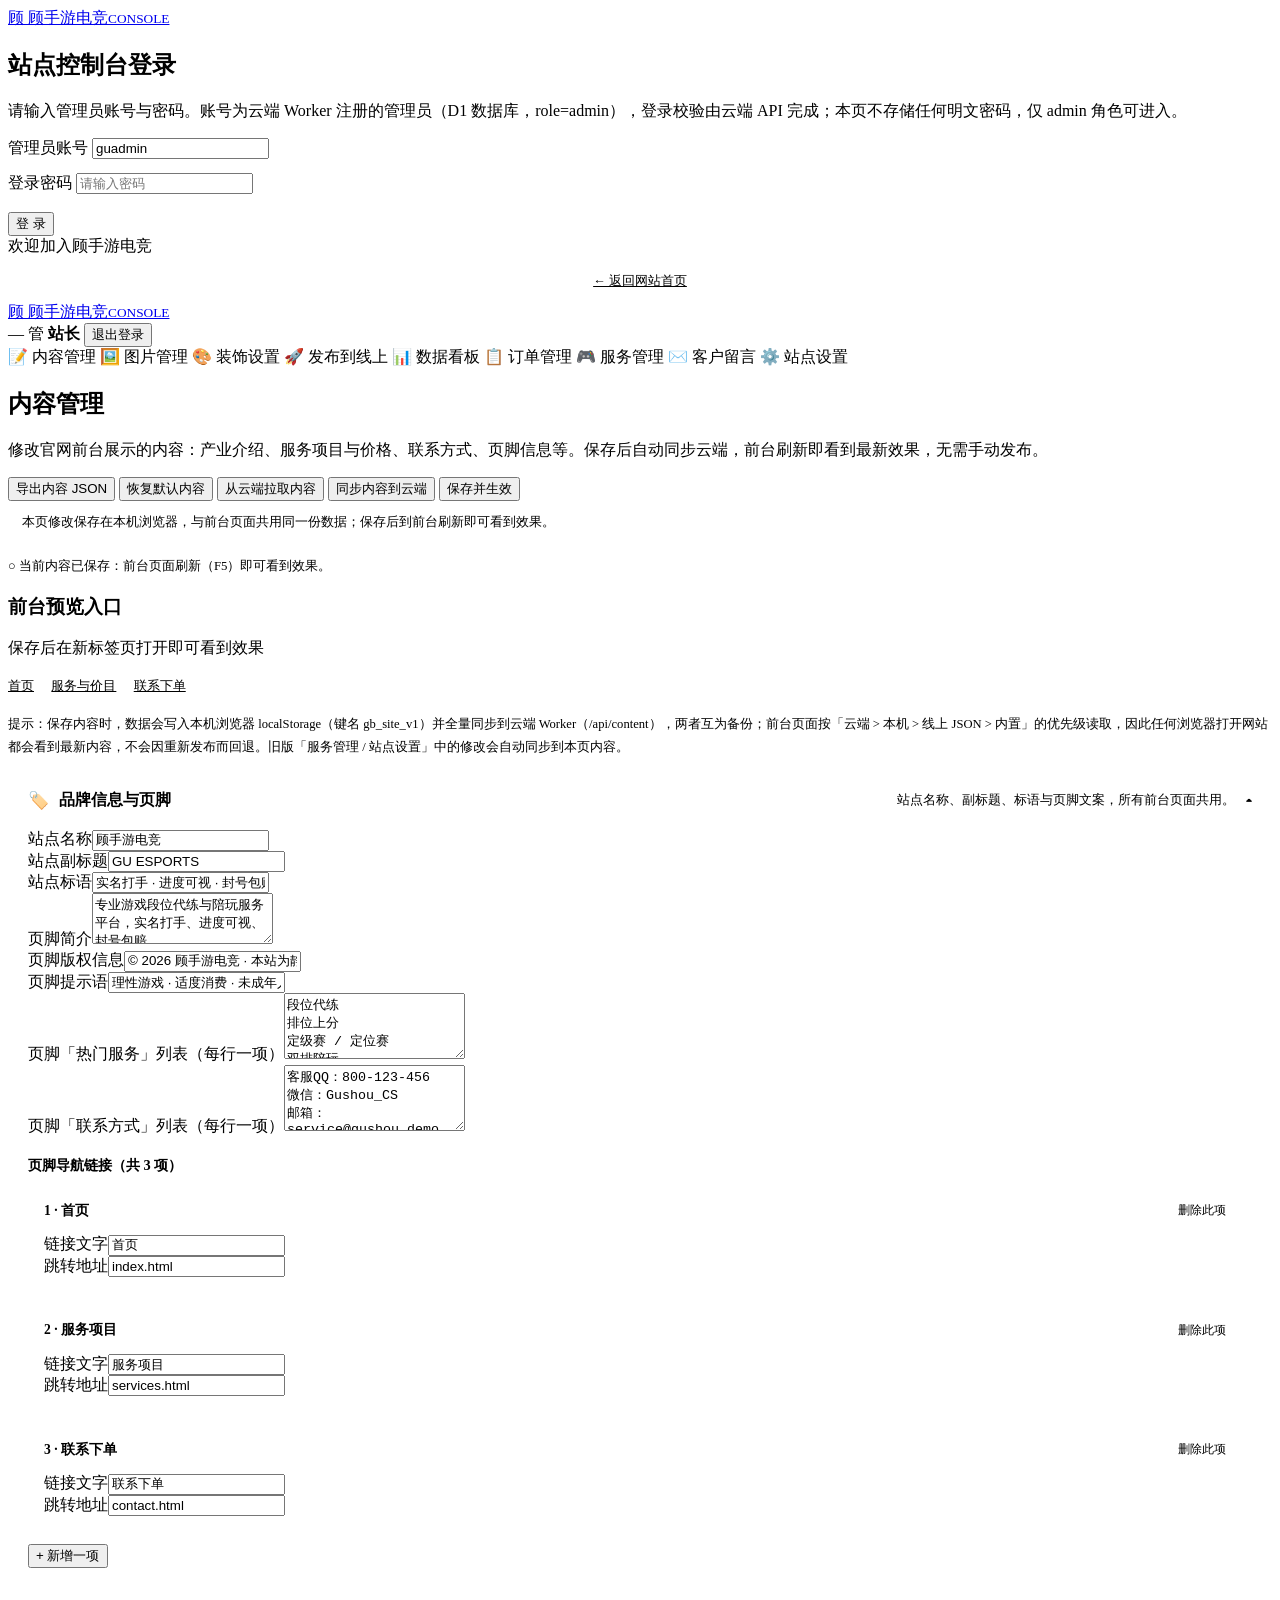
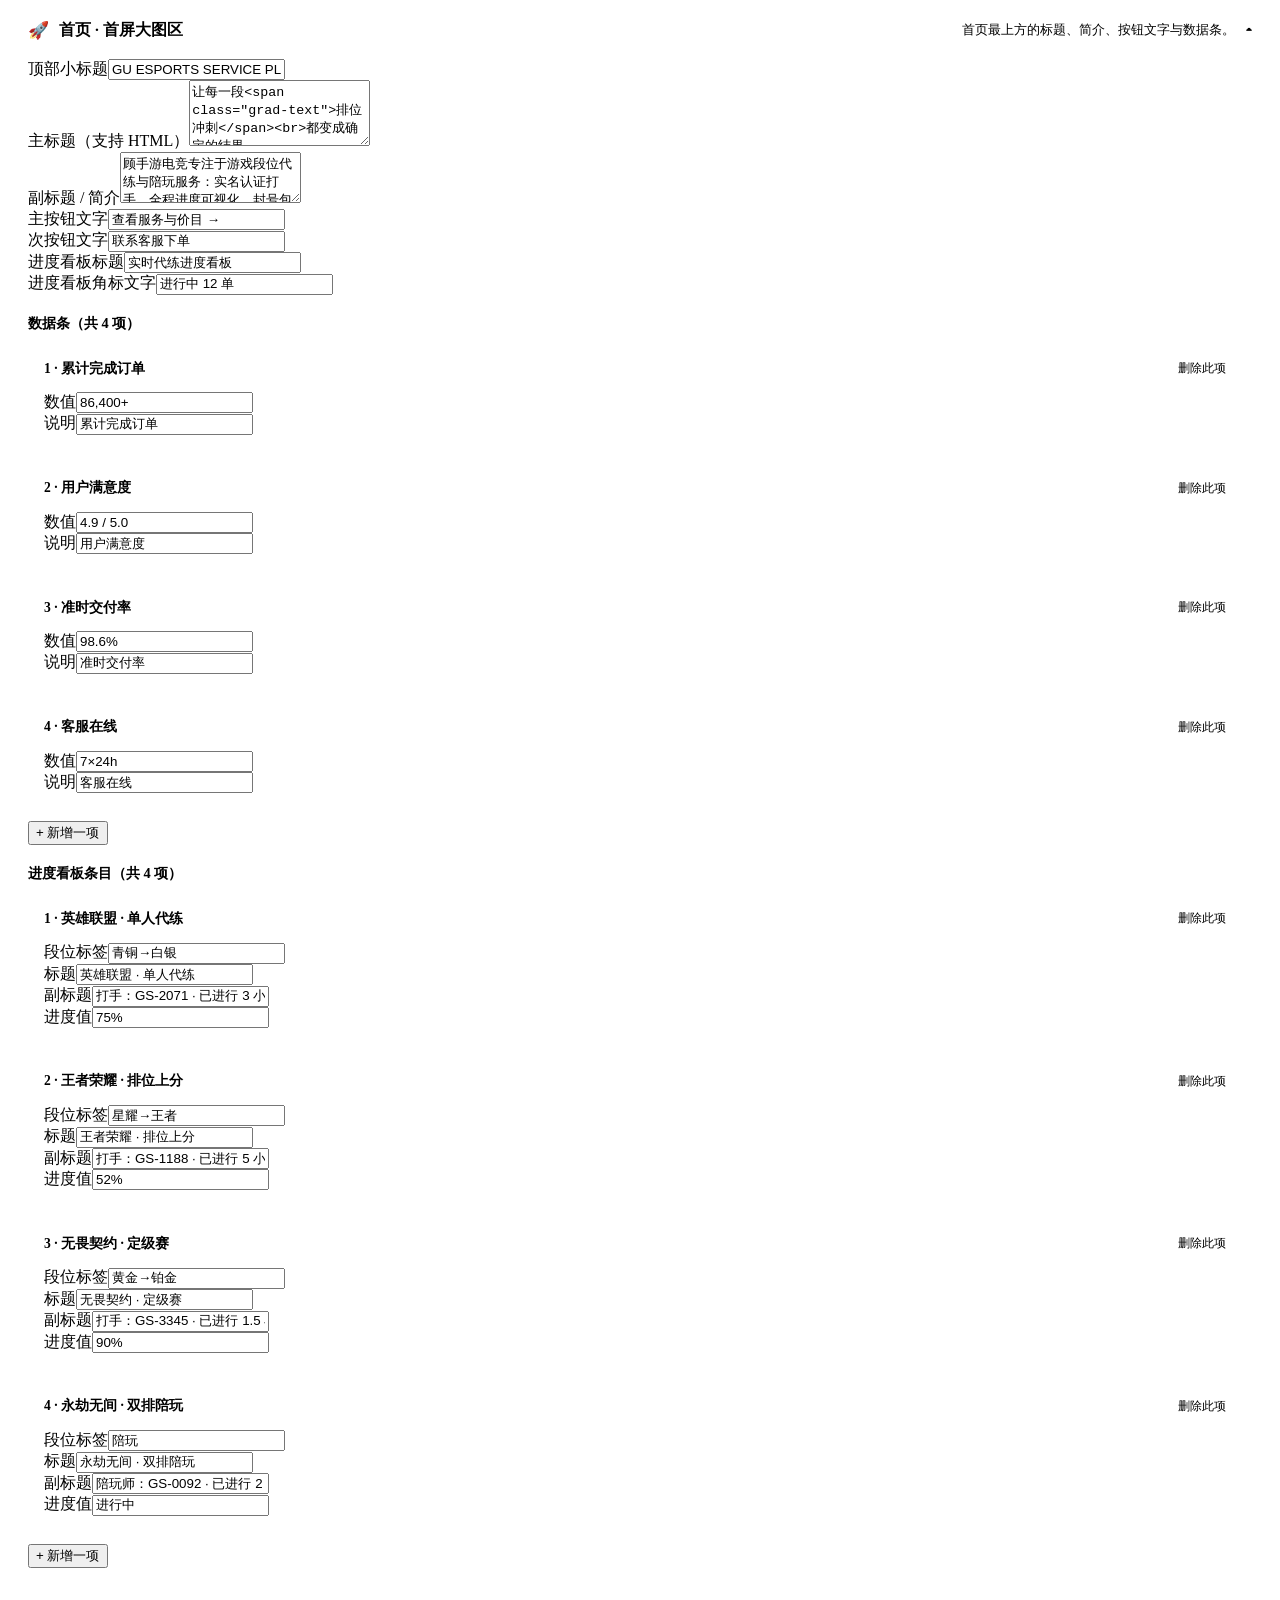
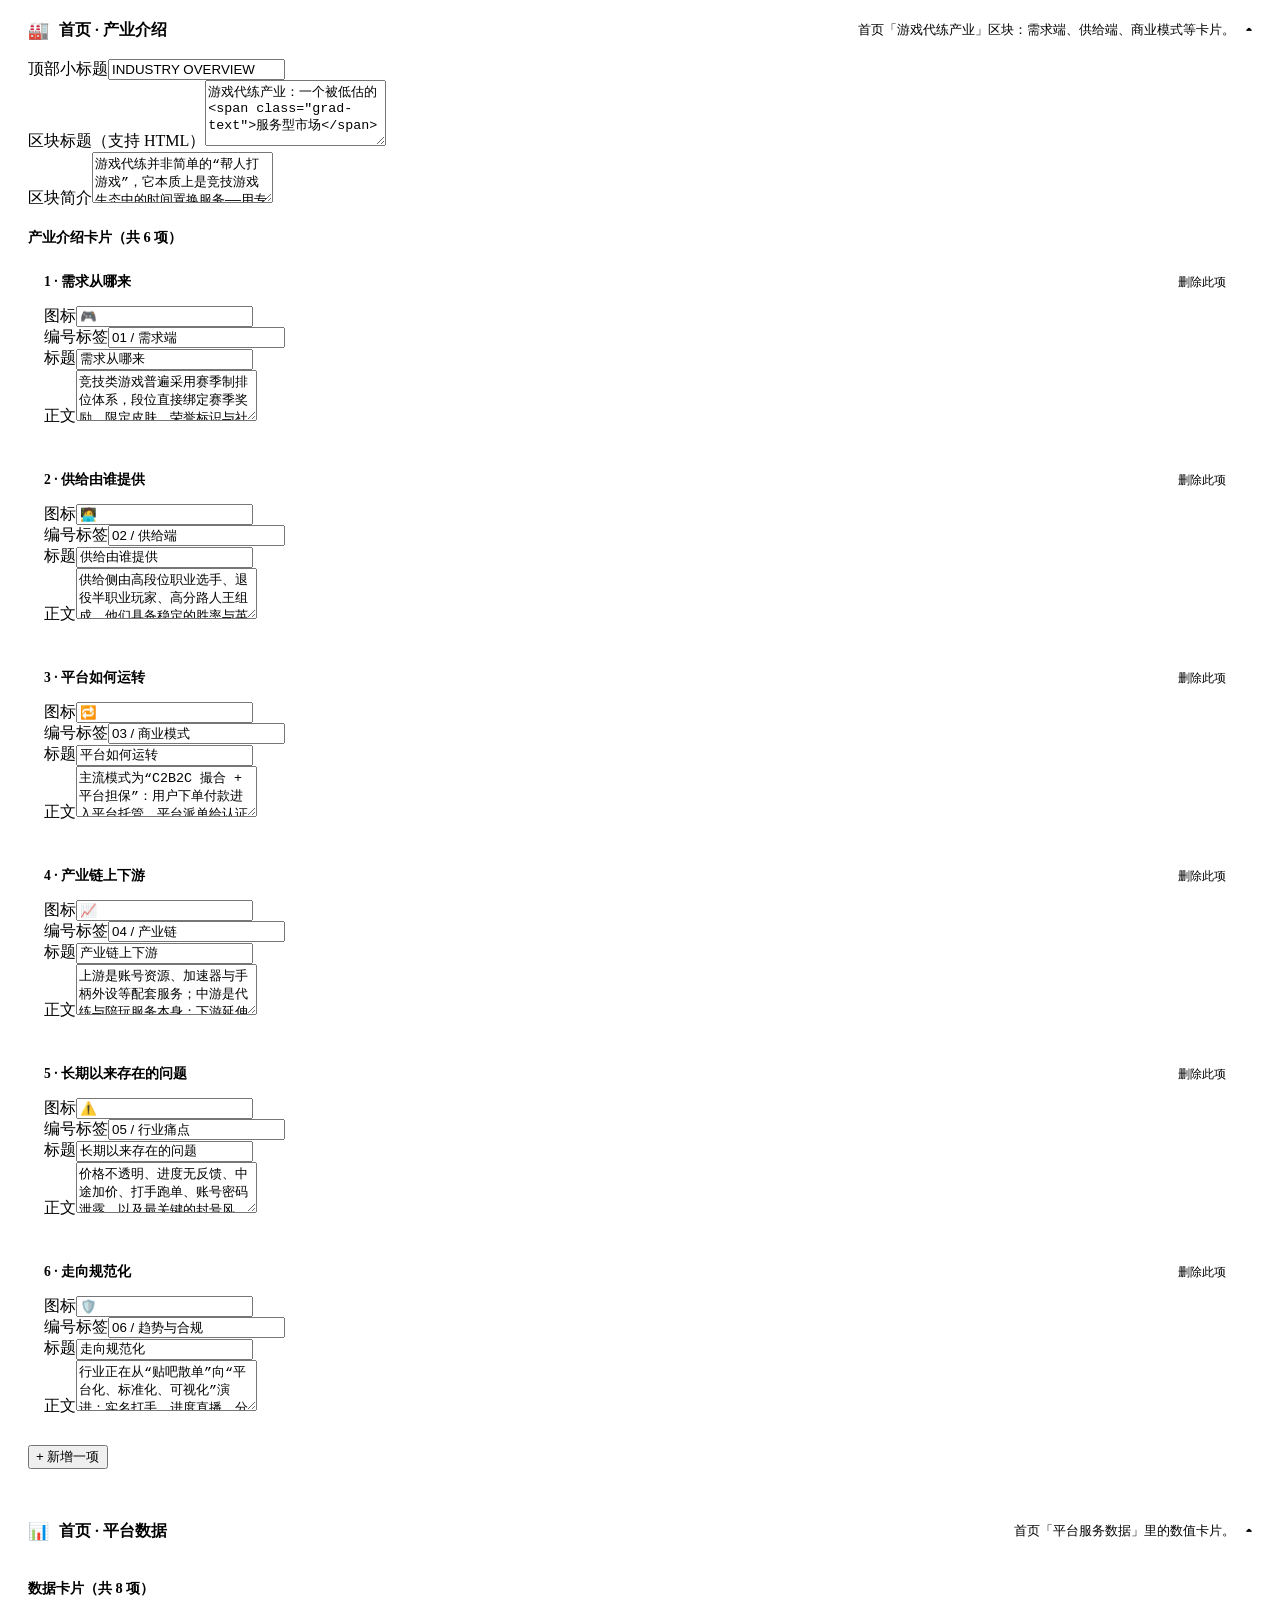
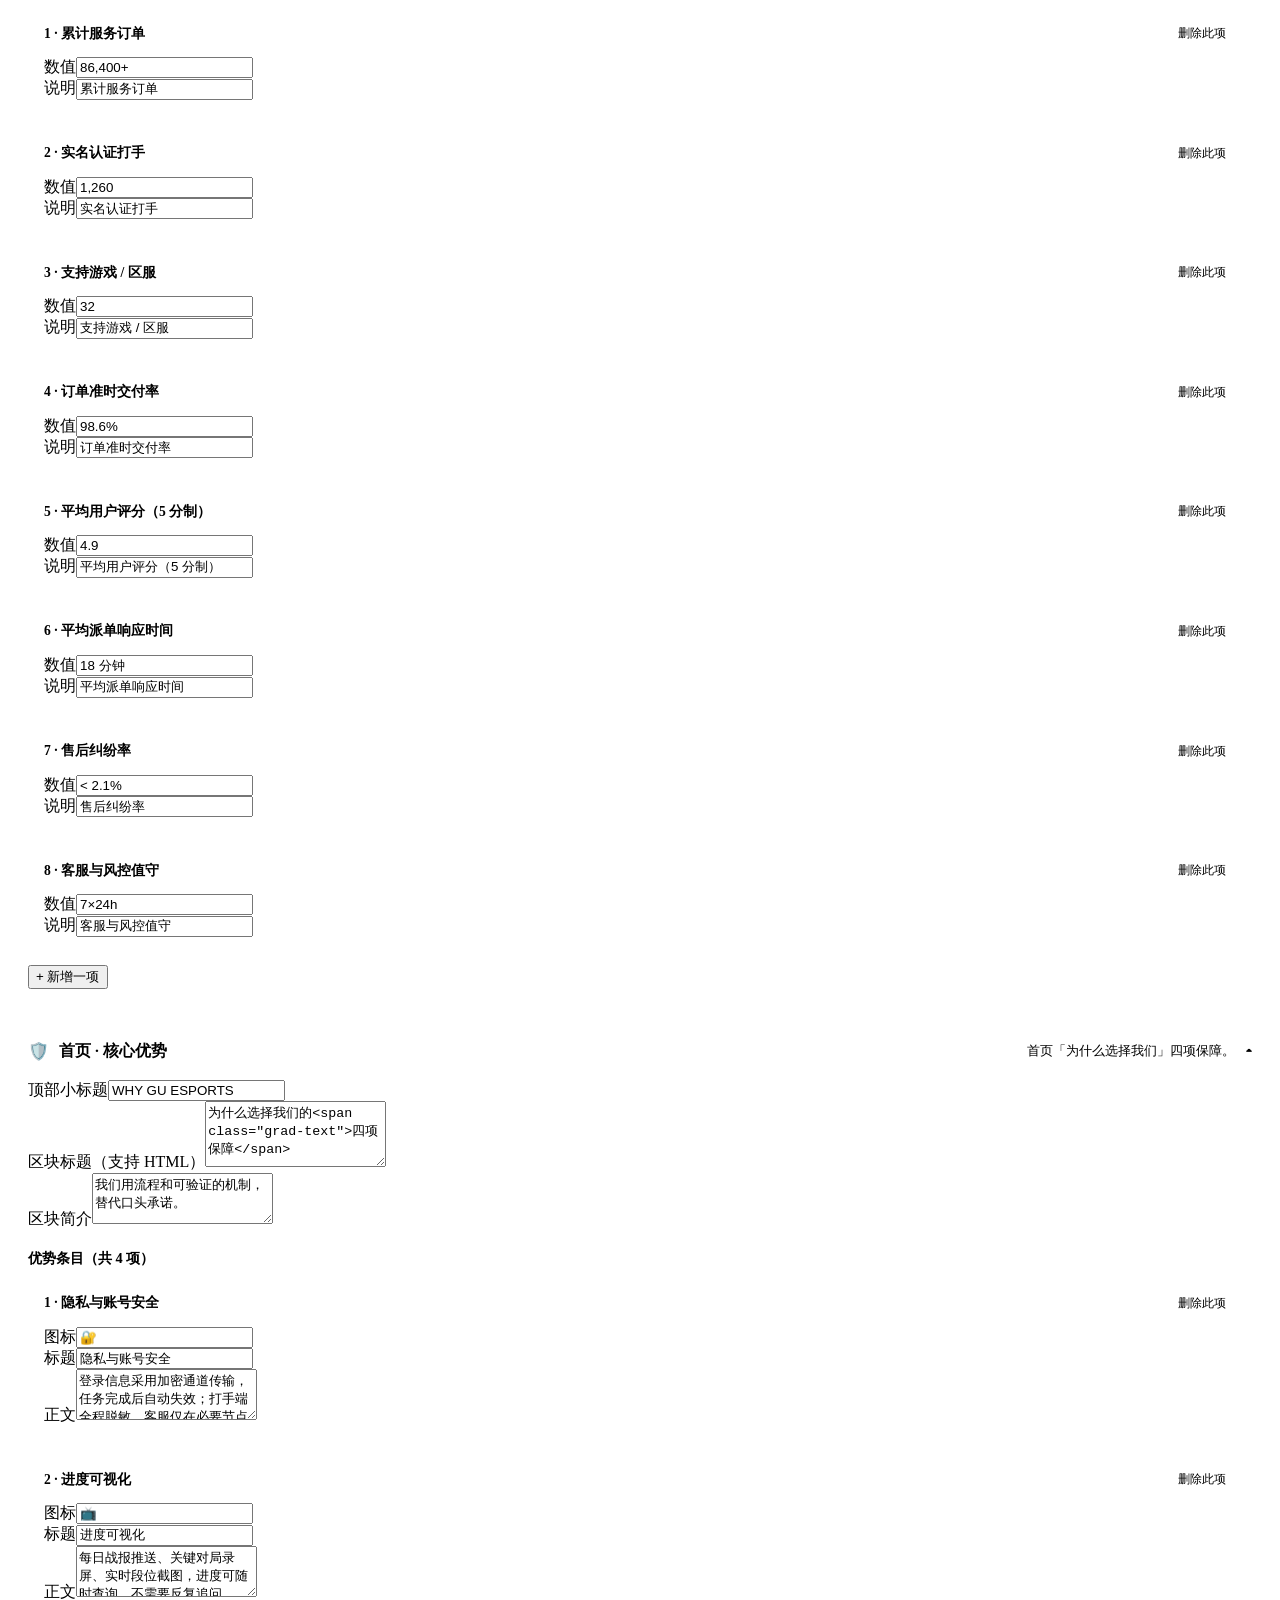
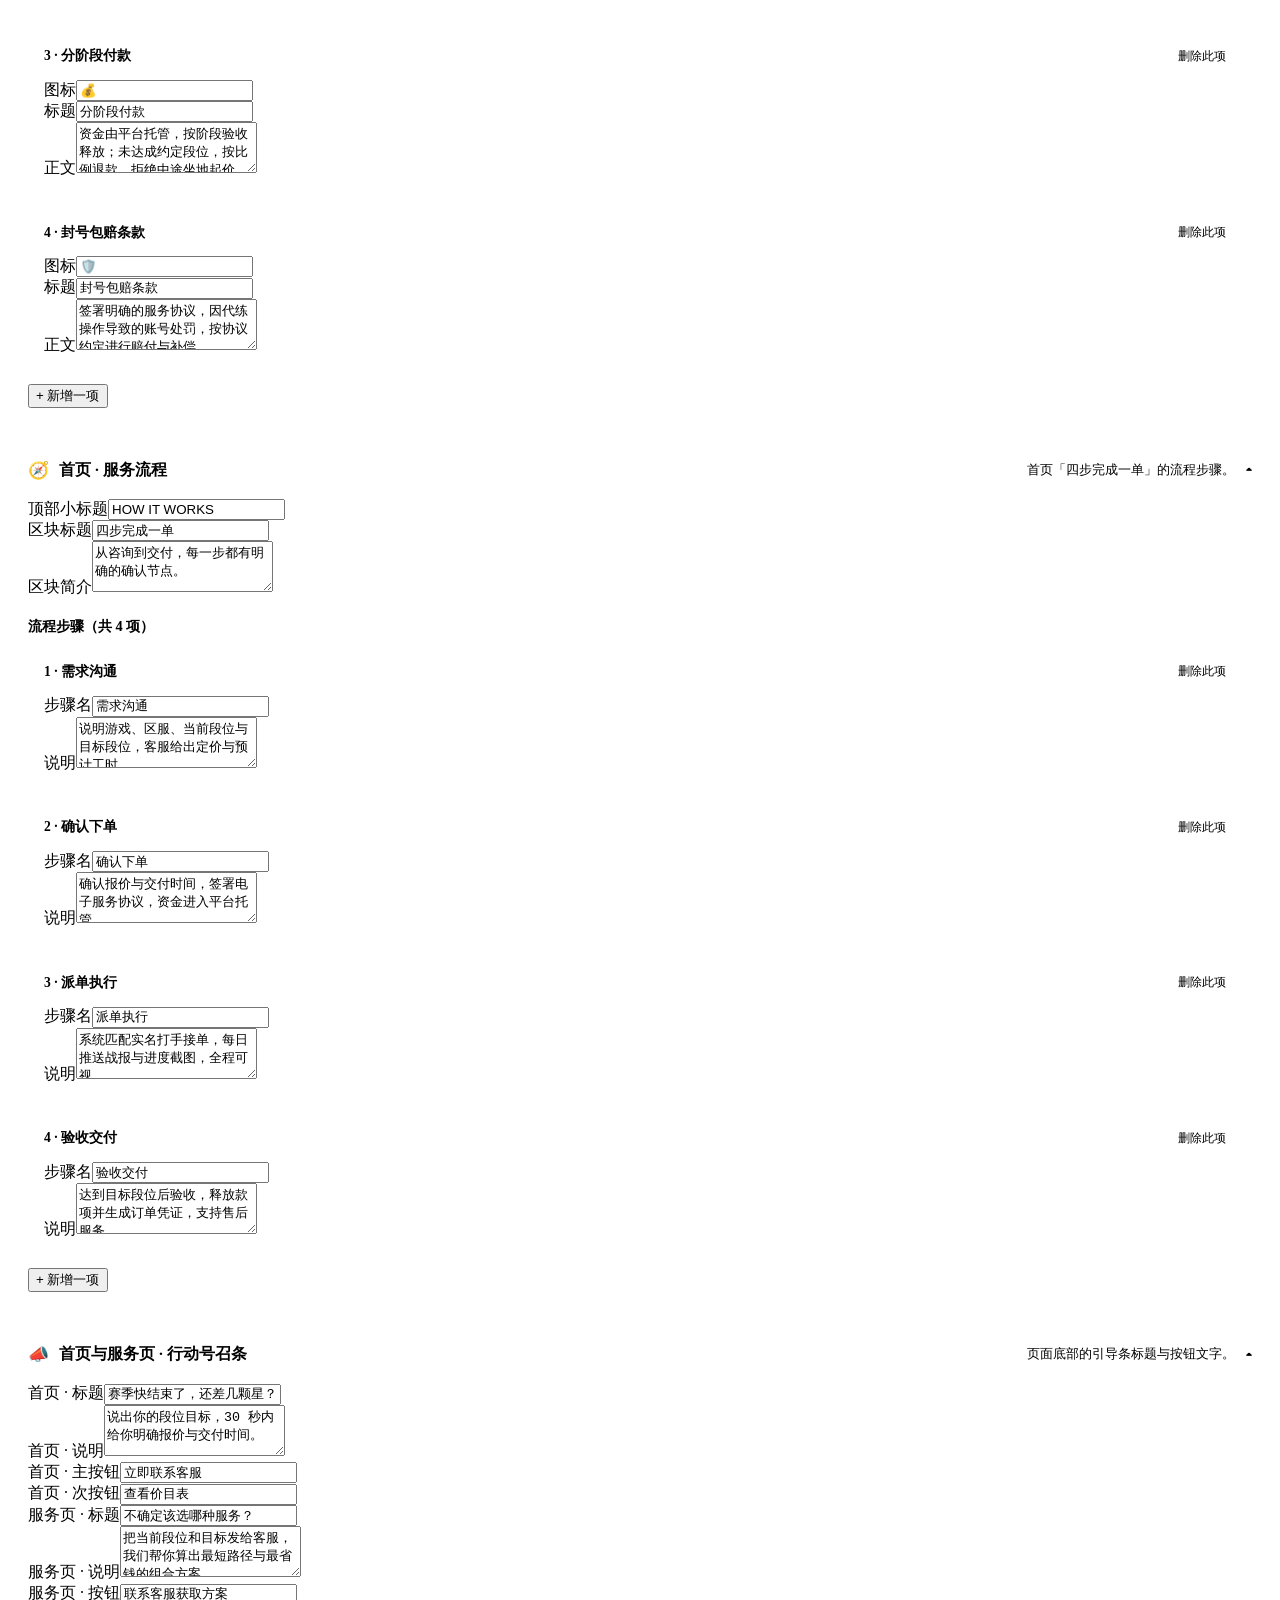
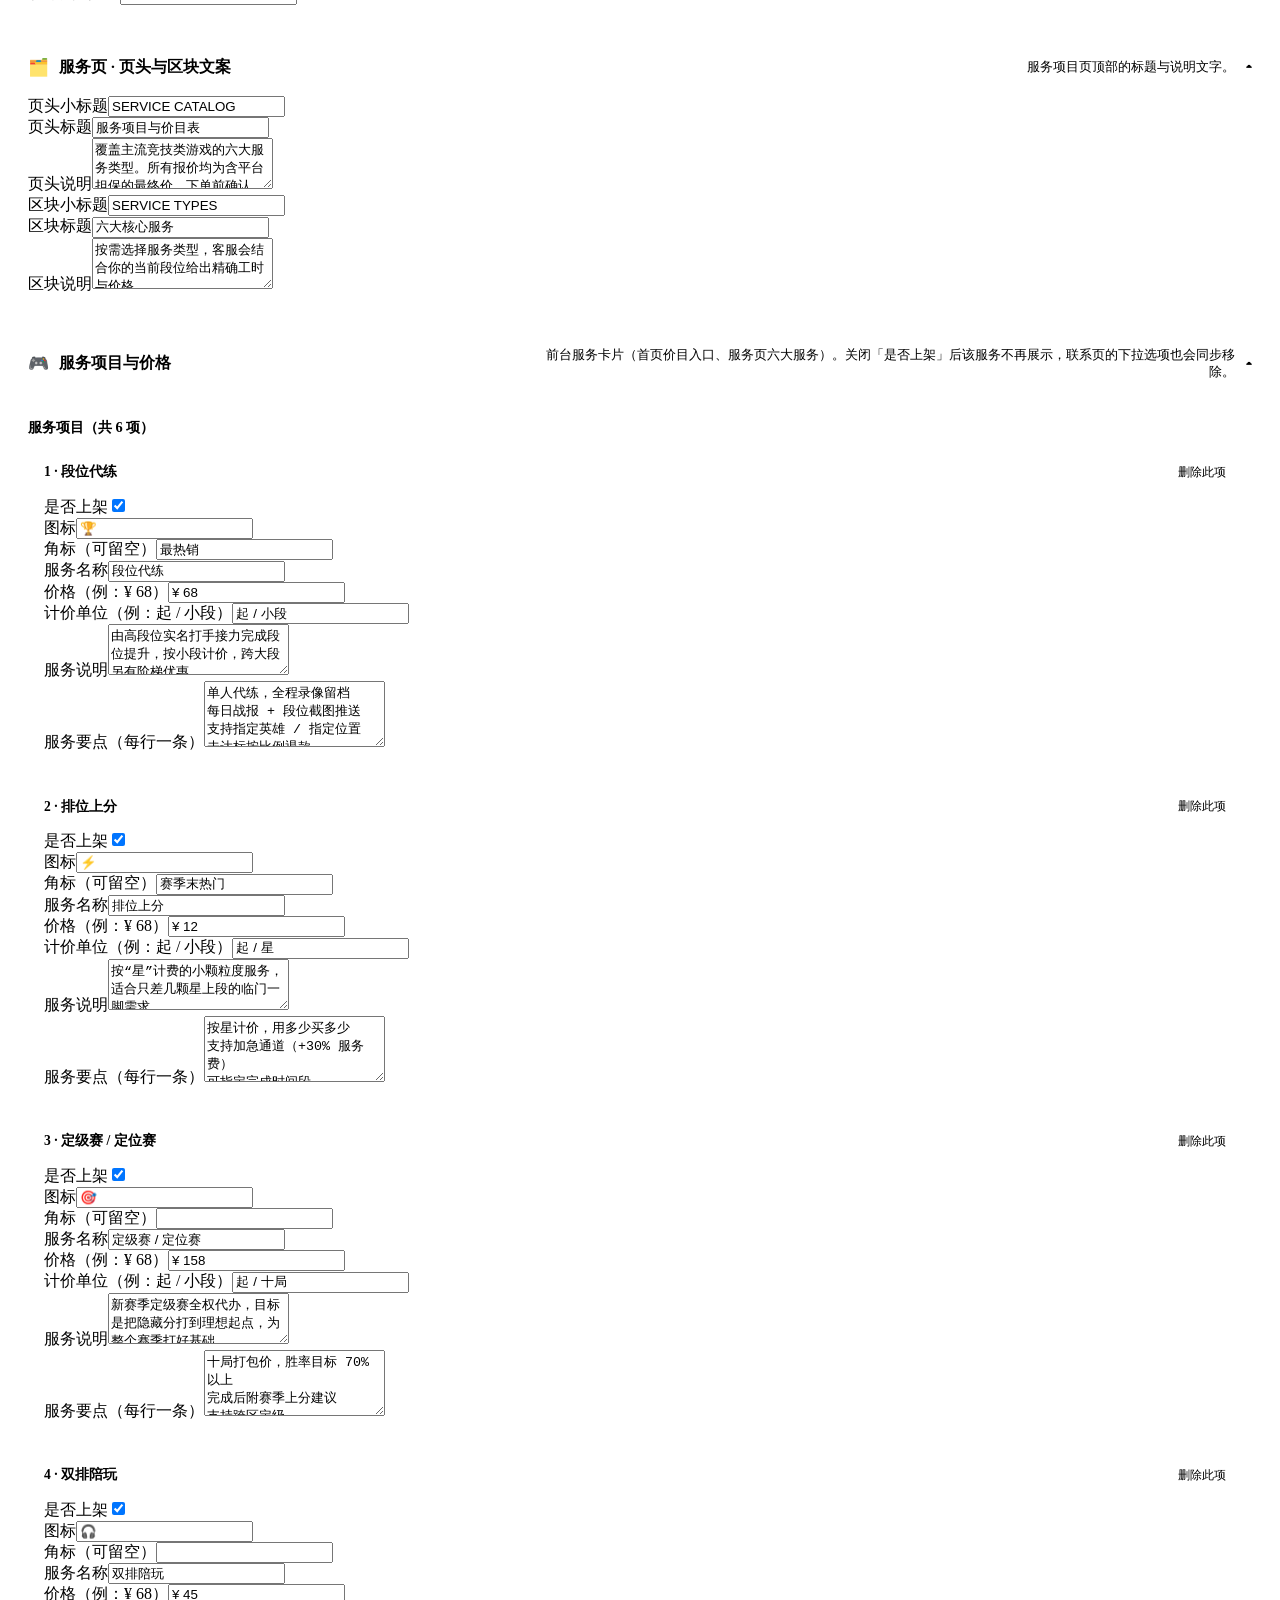
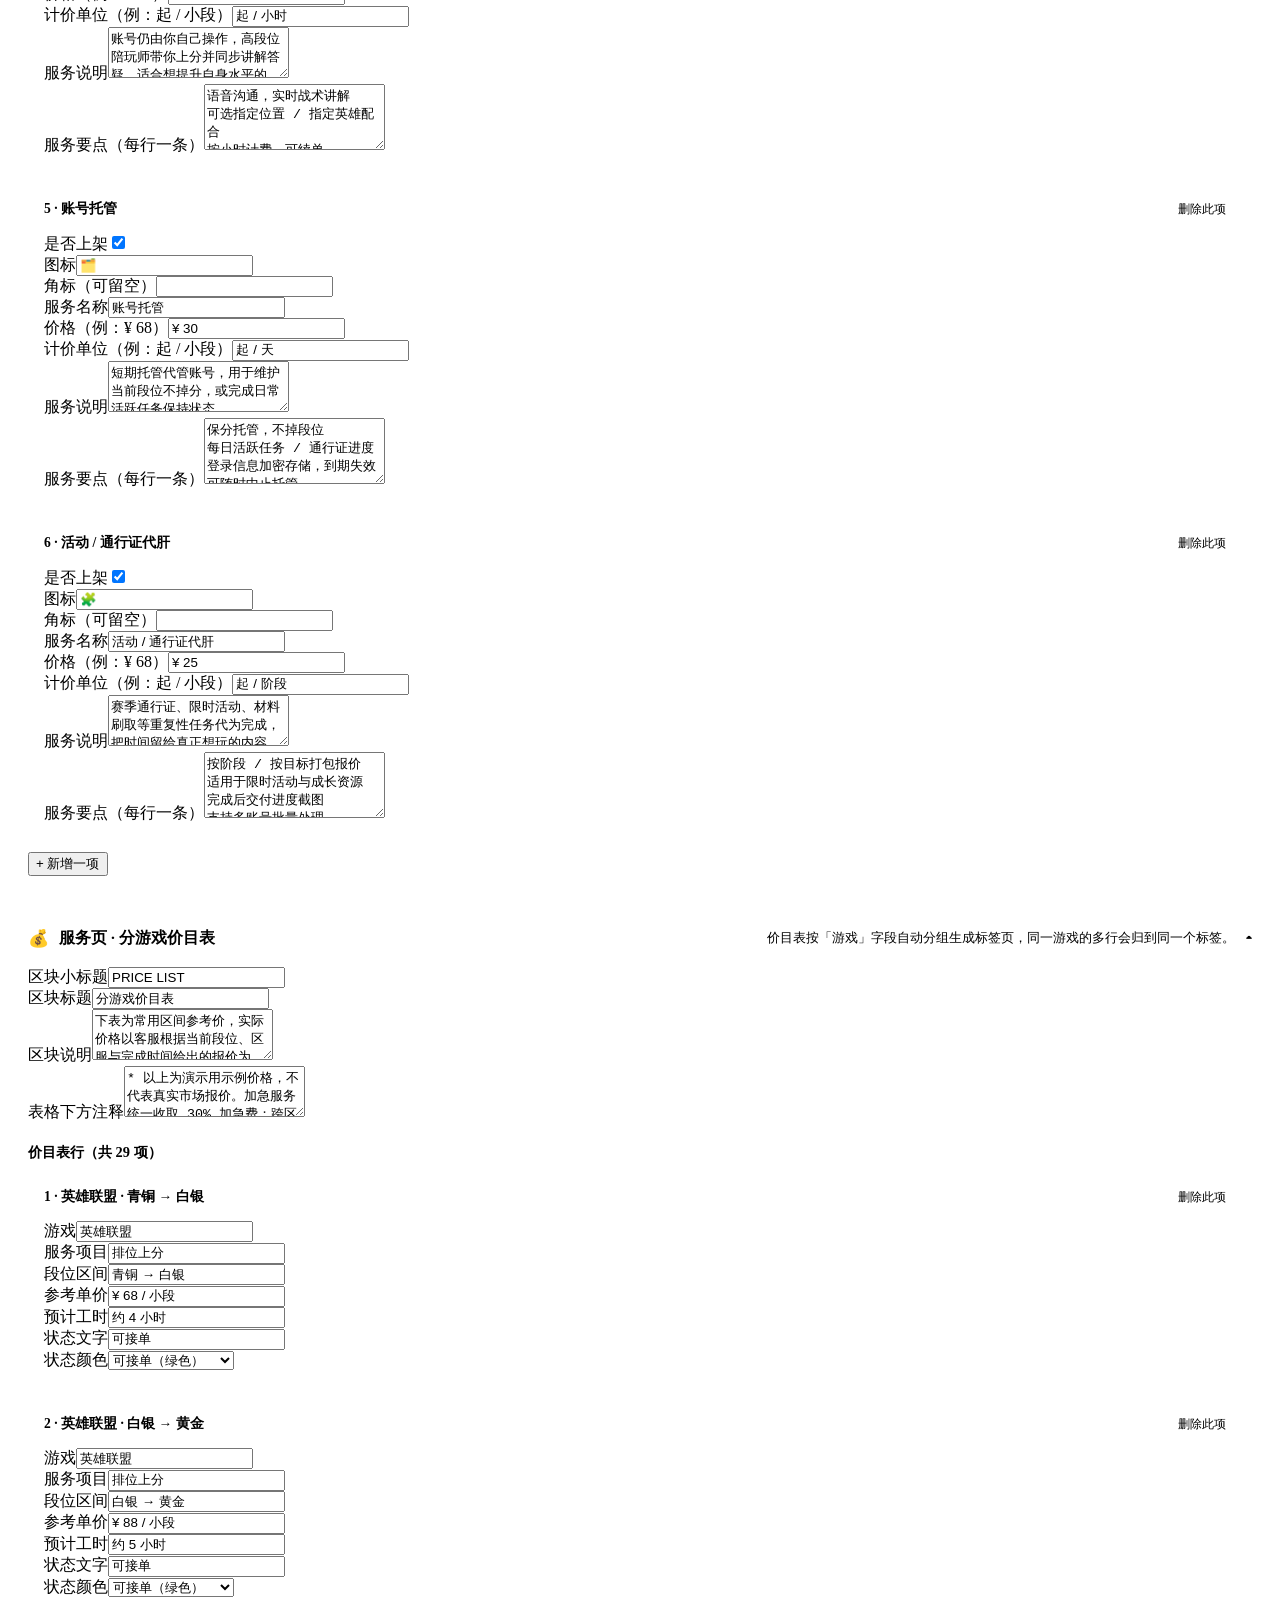
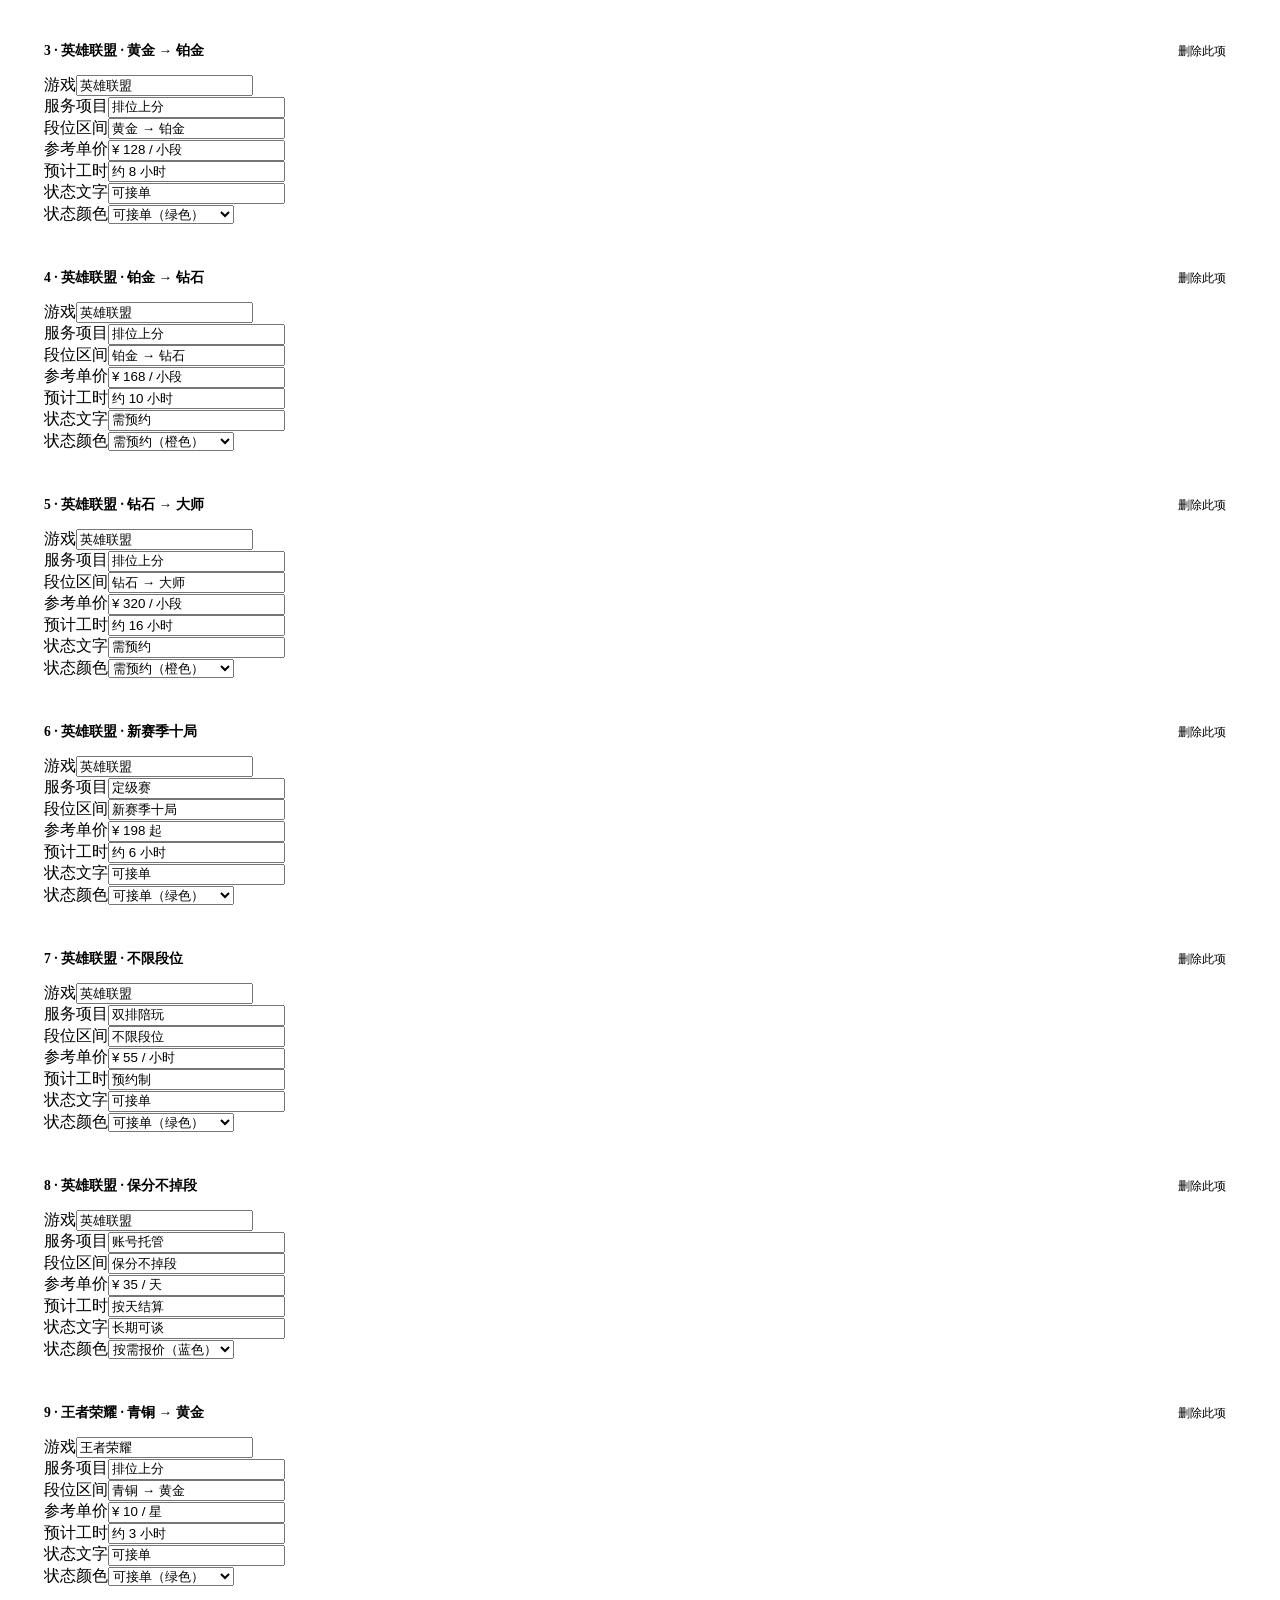
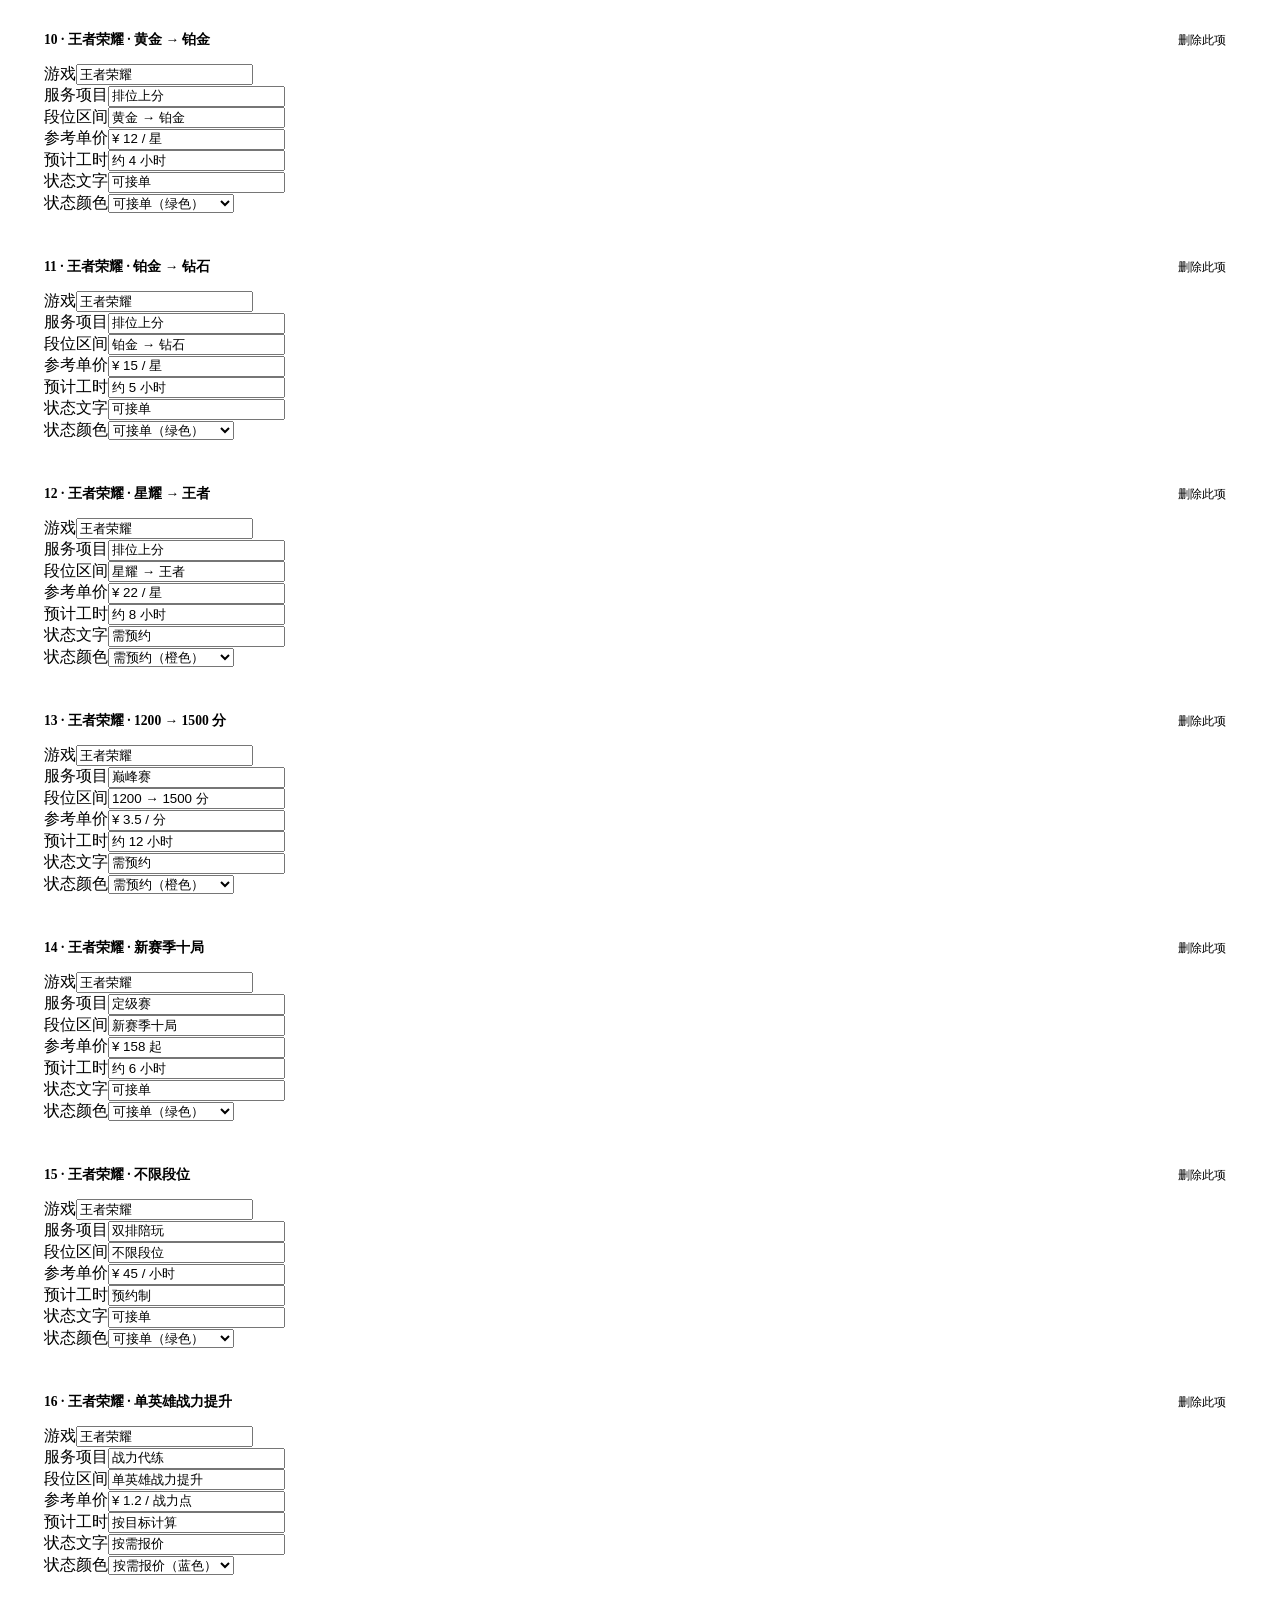
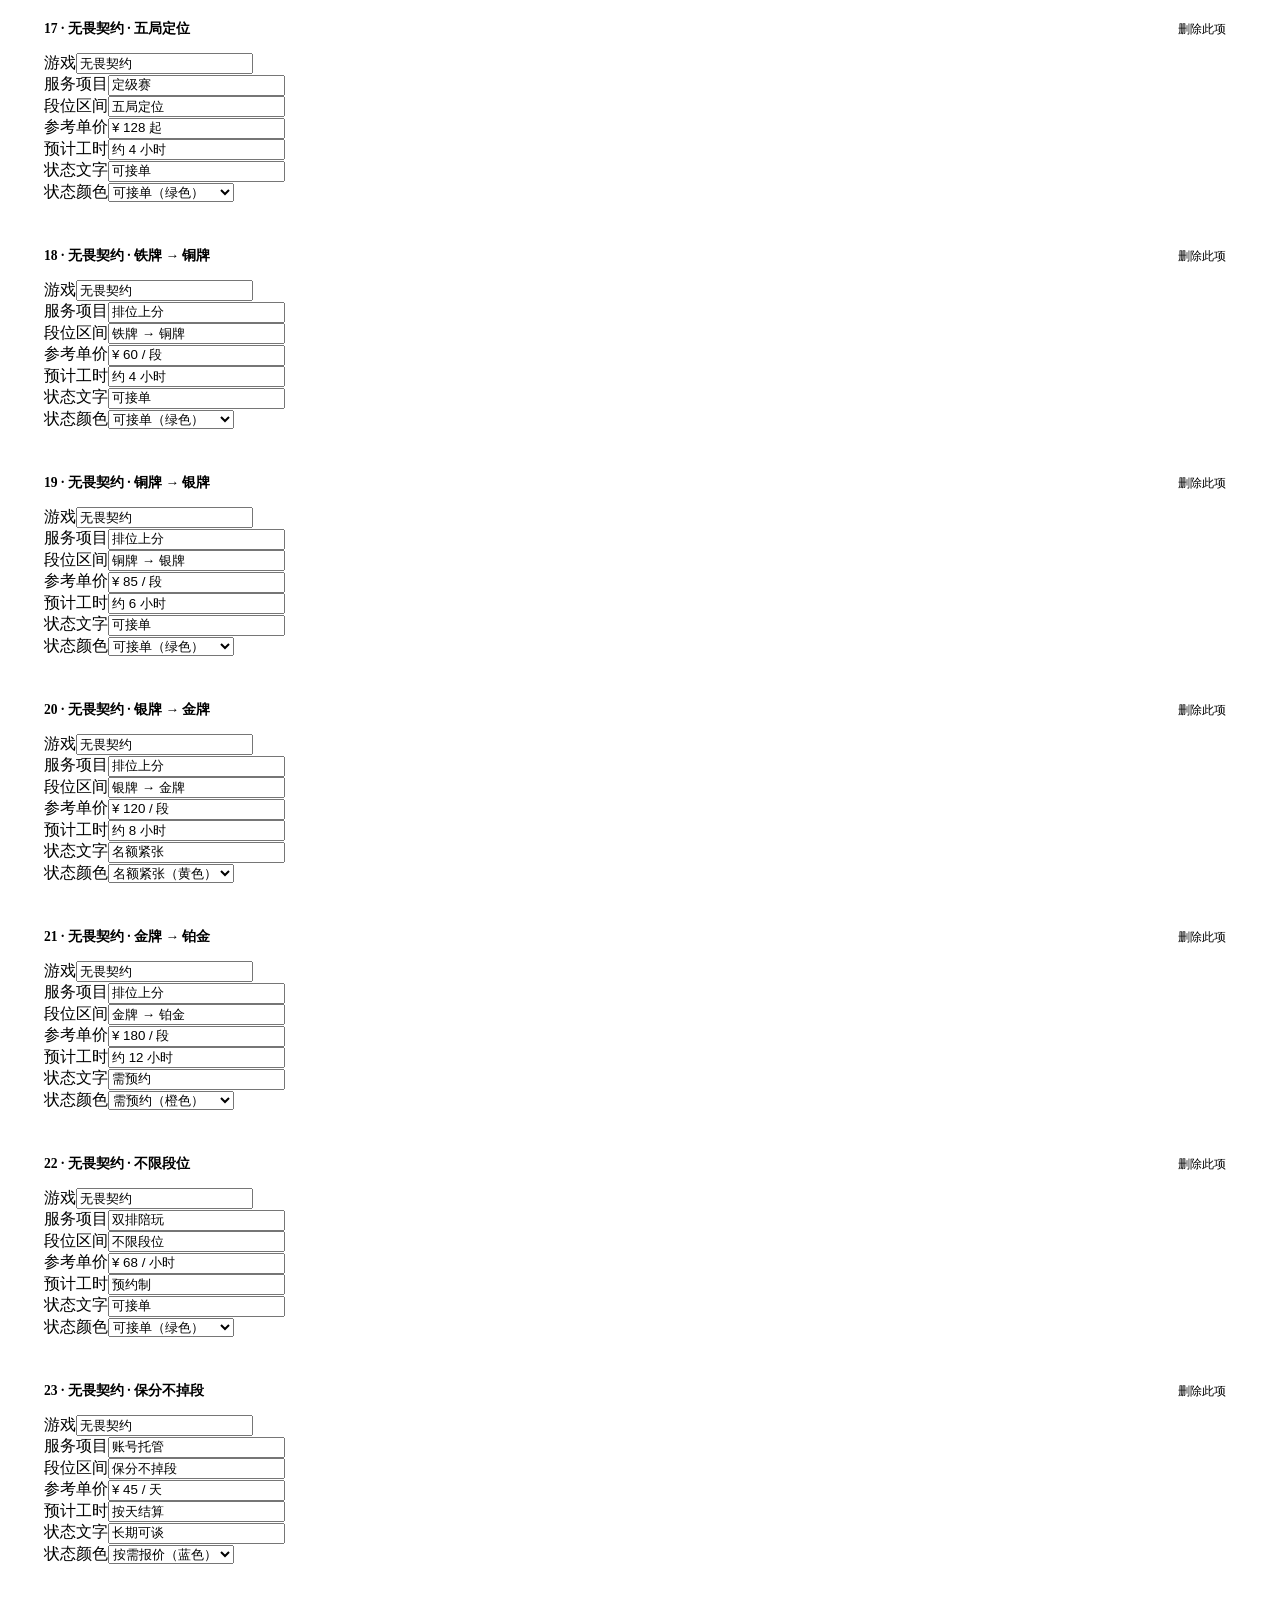
==== admin-e0i7xe5k.html @ 53aab4af "站点动态化改造：后台隐藏入口+图片/装饰管理+保存即云端生效，同步 worker 新接口代码" ====
<!DOCTYPE html>
<html lang="zh-CN">
<head>
<meta charset="UTF-8">
<meta name="viewport" content="width=device-width, initial-scale=1.0">
<title>站点控制台 | 顾手游电竞</title>
<meta name="description" content="顾手游电竞站点控制台：数据看板、订单管理、服务项目配置、站点设置。">
<link rel="stylesheet" href="assets/css/style.css">
</head>
<body class="admin-body">

<!-- ============ 登录门 ============ -->
<div class="admin-login" id="loginGate">
  <div class="login-card">
    <a class="logo" href="index.html">
      <span class="logo-mark">顾</span>
      <span>顾手游电竞<small>CONSOLE</small></span>
    </a>
    <h2>站点控制台登录</h2>
    <p class="login-tip">请输入管理员账号与密码。账号为云端 Worker 注册的管理员（D1 数据库，role=admin），登录校验由云端 API 完成；本页不存储任何明文密码，仅 admin 角色可进入。</p>

    <div class="alert alert-error" id="loginError"></div>

    <form id="loginForm" novalidate>
      <div class="field" style="margin-bottom:14px">
        <label for="lg-user">管理员账号</label>
        <input type="text" id="lg-user" value="guadmin" placeholder="请输入账号" autocomplete="username">
      </div>
      <div class="field" style="margin-bottom:18px">
        <label for="lg-pass">登录密码</label>
        <input type="password" id="lg-pass" placeholder="请输入密码" autocomplete="current-password">
      </div>
      <button class="btn btn-primary btn-block" type="submit">登 录</button>
    </form>

    <div class="login-welcome">欢迎加入顾手游电竞</div>
    <p style="text-align:center;margin-top:16px;font-size:12.6px">
      <a href="index.html" style="color:var(--muted)">← 返回网站首页</a>
    </p>
  </div>
</div>

<!-- ============ 后台主体 ============ -->
<div class="admin-shell" id="adminShell">

  <header class="admin-topbar">
    <a class="logo" href="index.html">
      <span class="logo-mark">顾</span>
      <span>顾手游电竞<small>CONSOLE</small></span>
    </a>
    <div class="admin-user">
      <span id="nowText">—</span>
      <span class="admin-avatar">管</span>
      <span id="adminUserText" style="color:var(--text);font-weight:700">管理员</span>
      <button class="btn btn-ghost btn-sm" type="button" id="logoutBtn">退出登录</button>
    </div>
  </header>

  <div class="admin-layout">
    <!-- 侧栏 -->
    <aside class="admin-side">
      <a class="active" data-page="content">📝 内容管理</a>
      <a data-page="images">🖼️ 图片管理</a>
      <a data-page="decor">🎨 装饰设置</a>
      <a data-page="publish">🚀 发布到线上</a>
      <a data-page="dashboard">📊 数据看板</a>
      <a data-page="orders">📋 订单管理</a>
      <a data-page="services">🎮 服务管理</a>
      <a data-page="messages">✉️ 客户留言</a>
      <a data-page="settings">⚙️ 站点设置</a>
    </aside>

    <main class="admin-main">

      <!-- ---------- 内容管理 ---------- -->
      <section class="admin-page active" data-page="content">
        <div class="admin-page-head">
          <div>
            <h2>内容管理</h2>
            <p>修改官网前台展示的内容：产业介绍、服务项目与价格、联系方式、页脚信息等。保存后自动同步云端，前台刷新即看到最新效果，无需手动发布。</p>
          </div>
          <div class="toolbar">
            <button class="btn btn-ghost btn-sm" type="button" id="ctExport">导出内容 JSON</button>
            <button class="btn btn-ghost btn-sm" type="button" id="ctReset">恢复默认内容</button>
            <button class="btn btn-ghost btn-sm" type="button" id="ctPullCloud">从云端拉取内容</button>
            <button class="btn btn-ghost btn-sm" type="button" id="ctPushCloud">同步内容到云端</button>
            <button class="btn btn-primary btn-sm" type="button" id="ctSave">保存并生效</button>
          </div>
        </div>

        <div class="ct-notice" id="ctNotice"></div>
        <div class="ct-status" id="ctStatus"></div>

        <div class="panel" style="margin-top:14px">
          <div class="panel-head">
            <h3>前台预览入口</h3>
            <span class="panel-sub">保存后在新标签页打开即可看到效果</span>
          </div>
          <p class="ct-links" style="font-size:13.4px;line-height:2">
            <a href="index.html" target="_blank" rel="noopener">首页</a>
            <a href="services.html" target="_blank" rel="noopener">服务与价目</a>
            <a href="contact.html" target="_blank" rel="noopener">联系下单</a>
          </p>
          <p style="font-size:12.6px;color:var(--muted);line-height:1.8">
            提示：保存内容时，数据会写入本机浏览器 localStorage（键名 gb_site_v1）并全量同步到云端 Worker（/api/content），两者互为备份；前台页面按「云端 &gt; 本机 &gt; 线上 JSON &gt; 内置」的优先级读取，因此任何浏览器打开网站都会看到最新内容，不会因重新发布而回退。旧版「服务管理 / 站点设置」中的修改会自动同步到本页内容。
          </p>
        </div>

        <div id="ctRoot" style="margin-top:16px"></div>
      </section>

      <!-- ---------- 图片管理 ---------- -->
      <section class="admin-page" data-page="images">
        <div class="admin-page-head">
          <div>
            <h2>图片管理</h2>
            <p>上传站点用图（单张 ≤2MB，存云端 KV），上传后可复制直链 URL 填入「内容管理」的图片字段，前台立即生效。</p>
          </div>
          <div class="toolbar">
            <label class="btn btn-primary btn-sm" style="cursor:pointer">上传图片
              <input type="file" id="imgUploadInput" accept="image/*" style="display:none">
            </label>
          </div>
        </div>

        <div class="panel">
          <div class="panel-head">
            <h3>已上传图片</h3>
            <span class="panel-sub" id="imgCountText">共 0 张</span>
          </div>
          <div id="imgList" style="display:grid;grid-template-columns:repeat(auto-fill,minmax(220px,1fr));gap:16px"></div>
          <div class="empty" id="imgEmpty" style="display:none">
            <div class="empty-icon">🖼️</div>
            <div>还没有上传图片，点右上角「上传图片」开始</div>
          </div>
        </div>
      </section>

      <!-- ---------- 装饰设置 ---------- -->
      <section class="admin-page" data-page="decor">
        <div class="admin-page-head">
          <div>
            <h2>装饰设置</h2>
            <p>自定义全站 CSS 变量（背景 / 卡片 / 主色 / 强调色 / 圆角等）、Logo 文字与首页 Hero 背景，输入即时预览，保存后全站即时生效。</p>
          </div>
          <div class="toolbar">
            <button class="btn btn-ghost btn-sm" type="button" id="decReset">恢复默认</button>
            <button class="btn btn-primary btn-sm" type="button" id="decSave">保存装饰并生效</button>
          </div>
        </div>
        <div id="decRoot"></div>
      </section>

      <!-- ---------- 发布到线上 ---------- -->
      <section class="admin-page" data-page="publish">
        <div class="admin-page-head">
          <div>
            <h2>发布到线上</h2>
            <p>把「内容管理」里保存好的内容提交到 GitHub 仓库，GitHub Pages 会自动重建（约 1 分钟），此后所有访客打开公网网址看到的都是最新内容。</p>
          </div>
          <div class="toolbar">
            <button class="btn btn-ghost btn-sm" type="button" id="pbCheckBtn">检测线上连接</button>
            <button class="btn btn-primary btn-sm" type="button" id="pbPublish">立即发布到线上</button>
          </div>
        </div>

        <div class="panel" style="border-color:var(--accent)">
          <div class="panel-head">
            <h3 style="color:var(--accent)">历史功能说明</h3>
            <span class="panel-sub">内容已支持「保存即云端生效」</span>
          </div>
          <p class="pb-note" style="color:var(--accent)">
            正常情况下无需再点本页发布：内容 / 图片 / 装饰保存后直接写入云端，全站即时生效，也不会因重新发布变回原样。本页保留用于全站代码 / 文件更新时手动提交仓库。
          </p>
        </div>

        <div class="panel">
          <div class="panel-head">
            <h3>发布是怎么生效的</h3>
            <span class="panel-sub">零成本方案 · 无需服务器</span>
          </div>
          <div class="pb-flow">
            <span class="node">本机后台改内容</span>
            <span class="arrow">→</span>
            <span class="node">保存并生效</span>
            <span class="arrow">→</span>
            <span class="node">点「立即发布到线上」</span>
            <span class="arrow">→</span>
            <span class="node">提交到 GitHub 仓库</span>
            <span class="arrow">→</span>
            <span class="node">Pages 自动重建（约 1 分钟）</span>
            <span class="arrow">→</span>
            <span class="node">公网访客看到新内容</span>
          </div>
          <p class="pb-note">
            访客打开网站时，页面会读取仓库里的数据文件 <code>assets/data/site-data.json</code>；本站的文案、价目表、联系方式等全部存在这个文件里，所以只要它更新，全站内容就更新了——不用改代码，也不用买服务器。
          </p>
        </div>

        <div class="panel">
          <div class="panel-head">
            <h3>① GitHub Token（只需填一次）</h3>
            <span id="pbTokenState" class="pb-badge">未填写</span>
          </div>
          <p class="pb-note">
            Token 是你在 GitHub 生成的「写入钥匙」，用来授权本后台提交这一个仓库的文件。它<b>只保存在本机浏览器</b>（localStorage 键名 <code>gb_gh_token</code>），不会上传到任何服务器，也不会随网站文件发布出去。生成时请只勾选仓库 <b>gushouyou/gushou-esports</b>，权限只给 <b>Contents: Read and write</b>（分步指引见站点 README 的「发布到线上」一节）。
          </p>
          <div class="pb-row" style="margin-top:12px">
            <input type="password" id="pbToken" placeholder="粘贴 github_pat_ 开头的细粒度 Token" autocomplete="off" spellcheck="false">
            <button class="btn btn-ghost btn-sm" type="button" id="pbTokenToggle">显示</button>
            <button class="btn btn-primary btn-sm" type="button" id="pbTokenSave">保存 Token</button>
            <button class="btn btn-ghost btn-sm" type="button" id="pbTokenClear">清除 Token</button>
          </div>
          <p class="pb-note pb-warn">
            <b>安全提示</b>：Token 一旦泄露，他人就能改动你的线上内容（篡改或删除数据文件）。请不要在公共电脑、他人电脑上保存；不要把它粘贴到聊天、工单或截图里；一旦怀疑泄露，立即到 GitHub 的 Settings → Developer settings → Personal access tokens 里 Revoke（吊销）它并重新生成。用完本机后可点上方「清除 Token」，把它从浏览器里彻底删除。
          </p>
        </div>

        <div class="panel">
          <div class="panel-head">
            <h3>② 发布目标与检查</h3>
            <span class="panel-sub">每次发布前会自动再校验一次</span>
          </div>
          <div class="pb-grid">
            <div><span>仓库</span><b>gushouyou/gushou-esports</b></div>
            <div><span>分支</span><b id="pbBranch">main</b></div>
            <div><span>数据文件</span><b>assets/data/site-data.json</b></div>
            <div><span>公网网址</span><b><a href="https://gushouyou.top/" target="_blank" rel="noopener">gushouyou.top</a></b></div>
          </div>
          <div class="pb-check" id="pbCheckList"></div>
          <div class="pb-status" id="pbStatus" style="margin-top:14px">本机还没有发布记录。</div>
          <div class="pb-steps" id="pbSteps"></div>
        </div>

        <details class="panel pb-help">
          <summary>③ 发布失败怎么排查？（点开查看）</summary>
          <div class="table-wrap" style="border:none">
            <table style="min-width:auto">
              <thead><tr><th>现象</th><th>原因与处理</th></tr></thead>
              <tbody>
                <tr><td>提示 Token 无效（401）</td><td>Token 没粘完整、已过期或被吊销。重新生成一个细粒度 Token（仓库选 gushou-esports、权限勾 Contents: Read and write），再「保存 Token」。</td></tr>
                <tr><td>提示没有写入权限（403）</td><td>Token 的「Repository permissions → Contents」不是 <b>Read and write</b>，或没勾选本仓库。改权限后必须<b>重新生成</b> Token（旧 Token 的权限不会自动更新）。</td></tr>
                <tr><td>找不到仓库 / 文件（404）</td><td>仓库名、分支写错，或 Token 未授权访问该仓库。本页顶部的仓库 / 分支 / 文件路径要和 GitHub 上完全一致。线上还没有数据文件属正常，首次发布会自动创建。</td></tr>
                <tr><td>版本冲突（409）</td><td>线上文件刚被别的改动更新过。点「检测线上连接」刷新版本，再发布一次即可。</td></tr>
                <tr><td>网络请求失败</td><td>本机连不上 github.com（网络 / 代理 / 防火墙），或本页是用 file:// 双击打开的。先确认浏览器能正常访问 github.com，再改用线上网址打开后台。</td></tr>
                <tr><td>发布成功但访客看到的还是旧内容</td><td>① GitHub Pages 还在重建，等 1 分钟再刷新；② 浏览器缓存，按 Ctrl+F5 强刷，或在网址后加 <code>?v=2</code>；③ 到仓库 Settings → Pages 确认 Pages 已启用。</td></tr>
                <tr><td>只在本机看得到改动</td><td>说明还没发布或发布失败。「保存并生效」只写本机浏览器；要让访客看到，必须在本页点「立即发布到线上」。</td></tr>
              </tbody>
            </table>
          </div>
        </details>
      </section>

      <!-- ---------- 数据看板 ---------- -->
      <section class="admin-page" data-page="dashboard">
        <div class="admin-page-head">
          <div>
            <h2>数据看板</h2>
            <p>平台整体运营概览（示例数据，仅用于站点演示）。</p>
          </div>
          <button class="btn btn-ghost btn-sm" type="button" id="refreshBtn">刷新数据</button>
        </div>

        <div class="kpi-grid">
          <div class="kpi">
            <div class="kpi-label">今日订单</div>
            <div class="kpi-value" id="kpiToday">0</div>
            <div class="kpi-sub up">较昨日 +12.5%</div>
          </div>
          <div class="kpi">
            <div class="kpi-label">订单总数</div>
            <div class="kpi-value" id="kpiTotal">0</div>
            <div class="kpi-sub">含全部状态订单</div>
          </div>
          <div class="kpi">
            <div class="kpi-label">预估交易额</div>
            <div class="kpi-value" id="kpiAmount">¥0</div>
            <div class="kpi-sub up">较上周 +8.2%</div>
          </div>
          <div class="kpi">
            <div class="kpi-label">进行中订单</div>
            <div class="kpi-value" id="kpiDoing">0</div>
            <div class="kpi-sub down" id="kpiDoingSub">待处理 0 单</div>
          </div>
        </div>

        <div class="panel">
          <div class="panel-head">
            <h3>近 7 日订单趋势</h3>
            <span class="panel-sub">单位：单</span>
          </div>
          <div class="bars" id="trendBars"></div>
        </div>

        <div class="grid grid-2">
          <div class="panel" style="margin-bottom:0">
            <div class="panel-head"><h3>服务项目占比</h3></div>
            <div id="serviceShare"></div>
          </div>
          <div class="panel" style="margin-bottom:0">
            <div class="panel-head"><h3>打手接单排行</h3><span class="panel-sub">TOP 5</span></div>
            <div class="table-wrap" style="border:none">
              <table style="min-width:auto">
                <thead><tr><th>打手编号</th><th>擅长游戏</th><th>完成单量</th><th>好评率</th></tr></thead>
                <tbody id="rankerBody"></tbody>
              </table>
            </div>
          </div>
        </div>
      </section>

      <!-- ---------- 订单管理 ---------- -->
      <section class="admin-page" data-page="orders">
        <div class="admin-page-head">
          <div>
            <h2>订单管理</h2>
            <p>查看、筛选、修改前台用户通过云端 API 提交的订单；订单数据来自 Cloudflare Worker API（GET /api/orders/admin），状态变更直接写回云端。</p>
          </div>
          <div class="toolbar">
            <input type="text" id="orderSearch" placeholder="搜索单号 / 客户 / 联系方式">
            <select id="orderStatusFilter">
              <option value="">全部状态</option>
              <option value="待处理">待处理</option>
              <option value="进行中">进行中</option>
              <option value="已完成">已完成</option>
              <option value="已取消">已取消</option>
            </select>
            <button class="btn btn-ghost btn-sm" type="button" id="exportBtn">导出 JSON</button>
          </div>
        </div>

        <div class="panel">
          <div class="panel-head">
            <h3>订单列表</h3>
            <span class="panel-sub" id="orderCountText">共 0 条</span>
          </div>
          <div class="table-wrap" style="border:none;background:transparent">
            <table>
              <thead>
                <tr>
                  <th>单号</th><th>客户</th><th>服务内容</th>
                  <th>金额</th><th>提交时间</th><th>状态</th><th>操作</th>
                </tr>
              </thead>
              <tbody id="orderBody"></tbody>
            </table>
          </div>
          <div class="empty" id="orderEmpty" style="display:none">
            <div class="empty-icon">📭</div>
            <div>没有符合条件的订单</div>
          </div>
        </div>
      </section>

      <!-- ---------- 服务管理 ---------- -->
      <section class="admin-page" data-page="services">
        <div class="admin-page-head">
          <div>
            <h2>服务管理</h2>
            <p>配置官网展示的服务项目、起步价与上下架状态（演示数据，修改后保存在本机）。</p>
          </div>
          <button class="btn btn-ghost btn-sm" type="button" id="resetServicesBtn">恢复默认</button>
        </div>

        <div class="panel">
          <div class="table-wrap" style="border:none;background:transparent">
            <table>
              <thead>
                <tr><th>服务名称</th><th>起步价（元）</th><th>计价方式</th><th>已接单量</th><th>上架状态</th></tr>
              </thead>
              <tbody id="serviceBody"></tbody>
            </table>
          </div>
        </div>
      </section>

      <!-- ---------- 客户留言 ---------- -->
      <section class="admin-page" data-page="messages">
        <div class="admin-page-head">
          <div>
            <h2>客户留言</h2>
            <p>来自官网留言板（GET /api/messages），登录用户发表的留言会实时同步到这里。</p>
          </div>
        </div>
        <div id="messageList"></div>
        <div class="empty" id="messageEmpty" style="display:none">
          <div class="empty-icon">💬</div>
          <div>暂无客户留言</div>
        </div>
      </section>

      <!-- ---------- 站点设置 ---------- -->
      <section class="admin-page" data-page="settings">
        <div class="admin-page-head">
          <div>
            <h2>站点设置</h2>
            <p>维护官网基础信息与客服联系方式。</p>
          </div>
        </div>

        <div class="panel">
          <div class="panel-head"><h3>基础信息</h3></div>
          <div class="form-grid">
            <div class="field">
              <label for="st-name">站点名称</label>
              <input type="text" id="st-name" value="顾手游电竞">
            </div>
            <div class="field">
              <label for="st-slogan">站点标语</label>
              <input type="text" id="st-slogan" value="实名打手 · 进度可视 · 封号包赔">
            </div>
            <div class="field">
              <label for="st-qq">客服 QQ</label>
              <input type="text" id="st-qq" value="800-123-456">
            </div>
            <div class="field">
              <label for="st-wechat">客服微信</label>
              <input type="text" id="st-wechat" value="Gushou_CS">
            </div>
            <div class="field">
              <label for="st-mail">商务邮箱</label>
              <input type="text" id="st-mail" value="service@gushou.demo">
            </div>
            <div class="field">
              <label for="st-phone">客服热线</label>
              <input type="text" id="st-phone" value="400-000-1234">
            </div>
          </div>
        </div>

        <div class="panel">
          <div class="panel-head"><h3>功能开关</h3></div>
          <div style="display:grid;gap:16px">
            <label style="display:flex;align-items:center;justify-content:space-between;gap:14px">
              <span><b style="display:block;font-size:14.5px">开启在线下单入口</b><span style="color:var(--muted);font-size:13px">关闭后联系页将隐藏需求表单</span></span>
              <span class="switch"><input type="checkbox" checked><span class="slider"></span></span>
            </label>
            <label style="display:flex;align-items:center;justify-content:space-between;gap:14px">
              <span><b style="display:block;font-size:14.5px">开启加急通道</b><span style="color:var(--muted);font-size:13px">允许用户选择 24 小时内加急服务</span></span>
              <span class="switch"><input type="checkbox" id="sw-urgent" checked><span class="slider"></span></span>
            </label>
            <label style="display:flex;align-items:center;justify-content:space-between;gap:14px">
              <span><b style="display:block;font-size:14.5px">订单自动派单</b><span style="color:var(--muted);font-size:13px">新订单自动匹配空闲认证打手</span></span>
              <span class="switch"><input type="checkbox" id="sw-auto"><span class="slider"></span></span>
            </label>
            <label style="display:flex;align-items:center;justify-content:space-between;gap:14px">
              <span><b style="display:block;font-size:14.5px">维护模式</b><span style="color:var(--muted);font-size:13px">开启后官网仅展示公告页</span></span>
              <span class="switch"><input type="checkbox" id="sw-maintain"><span class="slider"></span></span>
            </label>
          </div>
        </div>

        <div class="panel">
          <div class="panel-head"><h3>数据管理</h3></div>
          <p style="color:var(--muted);font-size:13.6px;margin-bottom:16px">
            后台数据保存在本机浏览器 localStorage，并与云端 Worker 内容表互为备份。可导出备份或在演示后清空。
          </p>
          <div class="toolbar">
            <button class="btn btn-ghost btn-sm" type="button" id="settingsExport">导出全部数据</button>
            <button class="btn btn-ghost btn-sm" type="button" id="settingsClearOrders">清空订单数据</button>
          </div>
        </div>
      </section>

    </main>
  </div>
</div>

<!-- ---------- 订单详情 / 编辑 模态框 ---------- -->
<div class="modal-mask" id="orderModal">
  <div class="modal">
    <div class="modal-head">
      <h3 id="modalTitle">订单详情</h3>
      <button class="modal-close" type="button" id="modalClose">×</button>
    </div>
    <div id="modalBody"></div>
    <div class="modal-foot">
      <button class="btn btn-ghost btn-sm" type="button" id="modalCancel">关闭</button>
      <button class="btn btn-primary btn-sm" type="button" id="modalSave">保存修改</button>
    </div>
  </div>
</div>

<div class="toast-wrap"></div>
<script src="assets/js/site-data.js"></script>
<script src="assets/js/api-client.js"></script>
<script src="assets/js/admin-auth-config.js"></script>
<script src="assets/js/admin.js"></script>
<script src="assets/js/admin-content.js"></script>
<script src="assets/js/admin-publish.js"></script>
</body>
</html>
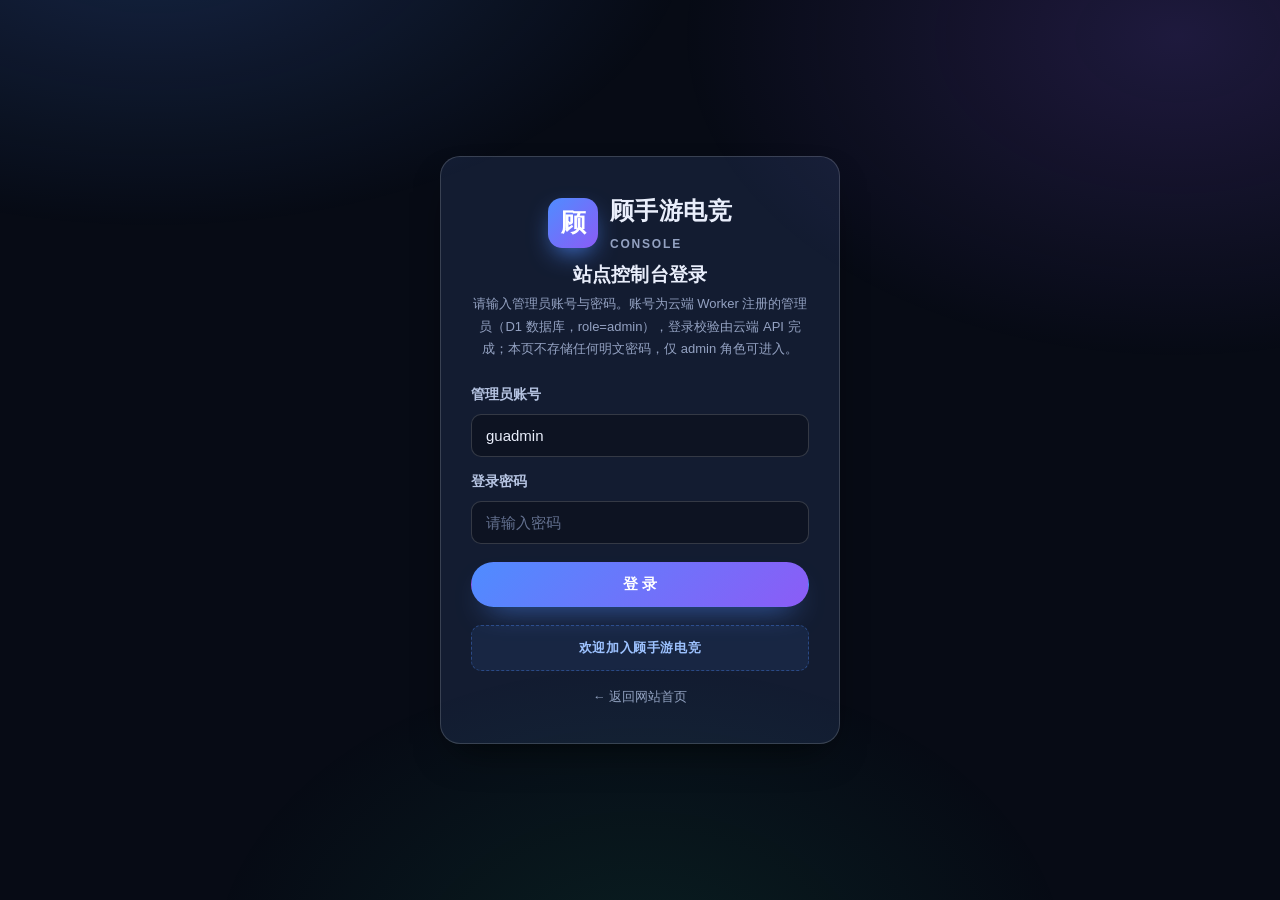
==== commit 8468677d: "可视化外观设置：后台中文颜色/尺寸/布局控件 + applyDecoration 布局显隐排序列数 + 尺寸变量 + data-section" ====
--- a/admin-e0i7xe5k.html
+++ b/admin-e0i7xe5k.html
@@ -61,7 +61,7 @@
     <aside class="admin-side">
       <a class="active" data-page="content">📝 内容管理</a>
       <a data-page="images">🖼️ 图片管理</a>
-      <a data-page="decor">🎨 装饰设置</a>
+      <a data-page="decor">🎨 外观设置</a>
       <a data-page="publish">🚀 发布到线上</a>
       <a data-page="dashboard">📊 数据看板</a>
       <a data-page="orders">📋 订单管理</a>
@@ -140,12 +140,12 @@
       <section class="admin-page" data-page="decor">
         <div class="admin-page-head">
           <div>
-            <h2>装饰设置</h2>
-            <p>自定义全站 CSS 变量（背景 / 卡片 / 主色 / 强调色 / 圆角等）、Logo 文字与首页 Hero 背景，输入即时预览，保存后全站即时生效。</p>
+            <h2>外观设置</h2>
+            <p>用简单中文控件调整全站颜色、尺寸大小与首页布局：改完点「保存外观并生效」，全站刷新即生效，无需手动上线。</p>
           </div>
           <div class="toolbar">
             <button class="btn btn-ghost btn-sm" type="button" id="decReset">恢复默认</button>
-            <button class="btn btn-primary btn-sm" type="button" id="decSave">保存装饰并生效</button>
+            <button class="btn btn-primary btn-sm" type="button" id="decSave">保存外观并生效</button>
           </div>
         </div>
         <div id="decRoot"></div>
--- a/assets/css/style.css
+++ b/assets/css/style.css
@@ -0,0 +1,665 @@
+/* =========================================================
+   顾手游电竞 游戏代练业务站 - 全站公共样式
+   ========================================================= */
+
+/* ---------- 设计变量 ---------- */
+:root {
+  --bg: #080d1a;
+  --bg-soft: #0e1526;
+  --card: #131c31;
+  --card-hover: #18233c;
+  --line: rgba(255, 255, 255, 0.08);
+  --line-strong: rgba(255, 255, 255, 0.16);
+  --text: #e9eefb;
+  --muted: #94a2c2;
+  --primary: #4f8cff;
+  --primary-2: #8b5cf6;
+  --accent: #ffb02e;
+  --success: #22c98f;
+  --danger: #ff5c7a;
+  --grad: linear-gradient(135deg, #4f8cff 0%, #8b5cf6 100%);
+  --grad-warm: linear-gradient(135deg, #ff8a3d 0%, #ff4d7a 100%);
+  --radius: 16px;
+  --radius-sm: 10px;
+  --shadow: 0 18px 40px -18px rgba(0, 0, 0, 0.85);
+  --max: 1200px;
+  /* 可视化外观设置：尺寸变量（后台可调） */
+  --nav-h: 68px;
+  --h1-size: 46px;
+  --body-size: 15px;
+  --section-gap: 84px;
+}
+
+/* ---------- 基础重置 ---------- */
+* { margin: 0; padding: 0; box-sizing: border-box; }
+
+html { scroll-behavior: smooth; }
+
+body {
+  font-family: "Segoe UI", "Microsoft YaHei", "PingFang SC", "Hiragino Sans GB", Arial, sans-serif;
+  background: var(--bg);
+  color: var(--text);
+  line-height: 1.7;
+  font-size: var(--body-size);
+  -webkit-font-smoothing: antialiased;
+  overflow-x: hidden;
+}
+
+a { color: inherit; text-decoration: none; }
+ul, ol { list-style: none; }
+img { max-width: 100%; display: block; }
+button, input, select, textarea { font-family: inherit; font-size: inherit; }
+
+/* 背景装饰光晕 */
+body::before {
+  content: "";
+  position: fixed;
+  inset: 0;
+  background:
+    radial-gradient(900px 500px at 12% -8%, rgba(79, 140, 255, 0.20), transparent 60%),
+    radial-gradient(800px 520px at 92% 4%, rgba(139, 92, 246, 0.18), transparent 62%),
+    radial-gradient(700px 500px at 50% 108%, rgba(34, 201, 143, 0.10), transparent 62%);
+  pointer-events: none;
+  z-index: 0;
+}
+
+.container { width: min(100% - 44px, var(--max)); margin: 0 auto; position: relative; z-index: 1; }
+
+/* ---------- 顶部导航 ---------- */
+.site-header {
+  position: sticky;
+  top: 0;
+  z-index: 100;
+  backdrop-filter: blur(14px);
+  background: rgba(8, 13, 26, 0.82);
+  border-bottom: 1px solid var(--line);
+}
+
+.nav,
+.nav-wrap {
+  display: flex;
+  align-items: center;
+  justify-content: space-between;
+  height: var(--nav-h);
+  gap: 20px;
+}
+
+.logo { display: flex; align-items: center; gap: 12px; font-weight: 800; font-size: 24px; letter-spacing: 0.4px; }
+
+.logo-mark {
+  width: 50px; height: 50px;
+  display: grid; place-items: center;
+  border-radius: 14px;
+  background: var(--grad);
+  box-shadow: 0 10px 26px -8px rgba(79, 140, 255, 0.95);
+  font-size: 25px;
+  color: #fff;                 /* 品牌标识字「顾」（顾手游电竞） */
+  font-weight: 800;
+  line-height: 1;
+  letter-spacing: 0;
+}
+
+/* 备用图形 logo（当前品牌标识使用「顾」字，如需换回图标可放回 svg） */
+.logo-mark svg { width: 20px; height: 20px; fill: #fff; }
+.logo span small { display: block; font-size: 12px; font-weight: 600; color: var(--muted); letter-spacing: 1.8px; margin-top: 2px; }
+
+.nav-links { display: flex; align-items: center; gap: 4px; }
+
+.nav-links a {
+  padding: 9px 15px;
+  border-radius: 999px;
+  color: var(--muted);
+  font-size: 14.5px;
+  font-weight: 600;
+  transition: all 0.2s ease;
+  white-space: nowrap;
+}
+
+.nav-links a:hover { color: var(--text); background: rgba(255, 255, 255, 0.06); }
+.nav-links a.active { color: #fff; background: var(--grad); box-shadow: 0 8px 22px -12px rgba(79, 140, 255, 1); }
+
+.nav-actions { display: flex; align-items: center; gap: 10px; }
+
+.nav-toggle {
+  display: none;
+  width: 40px; height: 40px;
+  border: 1px solid var(--line-strong);
+  border-radius: 10px;
+  background: transparent;
+  color: var(--text);
+  cursor: pointer;
+  font-size: 18px;
+}
+
+/* ---------- 按钮 ---------- */
+.btn {
+  display: inline-flex;
+  align-items: center;
+  justify-content: center;
+  gap: 8px;
+  padding: 12px 24px;
+  border: 1px solid transparent;
+  border-radius: 999px;
+  font-size: 14.5px;
+  font-weight: 700;
+  cursor: pointer;
+  transition: all 0.22s ease;
+  white-space: nowrap;
+}
+
+.btn-primary { background: var(--grad); color: #fff; box-shadow: 0 14px 30px -16px rgba(79, 140, 255, 1); }
+.btn-primary:hover { transform: translateY(-2px); box-shadow: 0 20px 36px -16px rgba(79, 140, 255, 1); }
+
+.btn-ghost { background: rgba(255, 255, 255, 0.04); border-color: var(--line-strong); color: var(--text); }
+.btn-ghost:hover { background: rgba(255, 255, 255, 0.09); border-color: rgba(255, 255, 255, 0.3); }
+
+.btn-warm { background: var(--grad-warm); color: #fff; box-shadow: 0 14px 30px -16px rgba(255, 92, 122, 1); }
+.btn-warm:hover { transform: translateY(-2px); }
+
+.btn-sm { padding: 8px 16px; font-size: 13px; }
+.btn-block { width: 100%; }
+.btn:disabled { opacity: 0.55; cursor: not-allowed; transform: none; }
+
+/* ---------- 通用区块 ---------- */
+.section { padding: var(--section-gap) 0; position: relative; z-index: 1; }
+.section-sm { padding: 54px 0; }
+.section-alt { background: linear-gradient(180deg, rgba(255,255,255,0.02), rgba(255,255,255,0)); border-top: 1px solid var(--line); border-bottom: 1px solid var(--line); }
+
+.section-head { max-width: 760px; margin: 0 auto 46px; text-align: center; }
+
+.eyebrow {
+  display: inline-block;
+  padding: 5px 14px;
+  margin-bottom: 14px;
+  border-radius: 999px;
+  background: rgba(79, 140, 255, 0.12);
+  border: 1px solid rgba(79, 140, 255, 0.3);
+  color: #9dc2ff;
+  font-size: 12.5px;
+  font-weight: 700;
+  letter-spacing: 1.2px;
+}
+
+h1, h2, h3, h4 { line-height: 1.32; font-weight: 800; letter-spacing: 0.2px; }
+h2.section-title { font-size: calc(var(--h1-size) * 0.72); margin-bottom: 14px; }
+.section-desc { color: var(--muted); font-size: 15.5px; }
+
+.grad-text { background: var(--grad); -webkit-background-clip: text; background-clip: text; color: transparent; }
+
+/* 可视化外观：隐藏区块 */
+.gb-hidden { display: none !important; }
+.grad-text-warm { background: var(--grad-warm); -webkit-background-clip: text; background-clip: text; color: transparent; }
+
+/* ---------- Hero ---------- */
+.hero { position: relative; padding: 92px 0 76px; overflow: hidden; }
+.hero-grid { display: grid; grid-template-columns: 1.15fr 0.85fr; gap: 56px; align-items: center; }
+
+.hero h1 { font-size: var(--h1-size); margin-bottom: 20px; }
+.hero p.lead { color: var(--muted); font-size: 16.5px; max-width: 560px; margin-bottom: 30px; }
+
+.hero-cta { display: flex; gap: 14px; flex-wrap: wrap; margin-bottom: 34px; }
+
+.hero-stats { display: flex; gap: 34px; flex-wrap: wrap; }
+.hero-stats .stat b { display: block; font-size: 27px; font-weight: 800; background: var(--grad); -webkit-background-clip: text; background-clip: text; color: transparent; }
+.hero-stats .stat span { color: var(--muted); font-size: 13px; }
+
+.hero-visual {
+  position: relative;
+  border-radius: 22px;
+  padding: 26px;
+  background: linear-gradient(160deg, rgba(79, 140, 255, 0.16), rgba(139, 92, 246, 0.10));
+  border: 1px solid var(--line-strong);
+  box-shadow: var(--shadow);
+}
+
+.hero-visual .vs-head { display: flex; align-items: center; justify-content: space-between; margin-bottom: 18px; }
+.hero-visual .vs-head b { font-size: 14px; }
+.live-dot { display: inline-flex; align-items: center; gap: 7px; color: var(--success); font-size: 12.5px; font-weight: 700; }
+.live-dot i { width: 8px; height: 8px; border-radius: 50%; background: var(--success); box-shadow: 0 0 0 4px rgba(34, 201, 143, 0.18); animation: pulse 1.8s infinite; }
+@keyframes pulse { 0%,100% { opacity: 1; } 50% { opacity: 0.35; } }
+
+.rank-row { display: grid; gap: 12px; }
+.rank-item { display: flex; align-items: center; gap: 12px; padding: 12px 14px; border-radius: 12px; background: rgba(0, 0, 0, 0.28); border: 1px solid var(--line); }
+.rank-badge { width: 38px; height: 38px; border-radius: 11px; display: grid; place-items: center; font-weight: 800; font-size: 13px; background: var(--grad); color: #fff; flex: none; }
+.rank-item .ri-body { flex: 1; min-width: 0; }
+.rank-item .ri-body b { display: block; font-size: 13.5px; }
+.rank-item .ri-body span { font-size: 12px; color: var(--muted); }
+.rank-item .ri-val { font-weight: 800; font-size: 14px; color: var(--accent); }
+
+/* ---------- 网格与卡片 ---------- */
+.grid { display: grid; gap: 22px; }
+.grid-2 { grid-template-columns: repeat(2, 1fr); }
+.grid-3 { grid-template-columns: repeat(3, 1fr); }
+.grid-4 { grid-template-columns: repeat(4, 1fr); }
+
+.card {
+  background: var(--card);
+  border: 1px solid var(--line);
+  border-radius: var(--radius);
+  padding: 26px;
+  transition: all 0.25s ease;
+}
+
+.card:hover { background: var(--card-hover); border-color: rgba(79, 140, 255, 0.35); transform: translateY(-4px); }
+
+.card-icon {
+  width: 46px; height: 46px;
+  border-radius: 13px;
+  display: grid; place-items: center;
+  font-size: 21px;
+  margin-bottom: 16px;
+  background: rgba(79, 140, 255, 0.14);
+  border: 1px solid rgba(79, 140, 255, 0.28);
+}
+
+.card h3 { font-size: 17px; margin-bottom: 9px; }
+.card p { color: var(--muted); font-size: 14.2px; }
+
+.card-num { font-size: 12px; font-weight: 800; color: var(--primary); letter-spacing: 2px; margin-bottom: 8px; display: block; }
+
+/* 指标卡 */
+.metric { text-align: center; padding: 28px 20px; }
+.metric b { display: block; font-size: 34px; font-weight: 800; background: var(--grad); -webkit-background-clip: text; background-clip: text; color: transparent; }
+.metric span { color: var(--muted); font-size: 13.5px; }
+
+/* ---------- 服务卡片 ---------- */
+.service-card { display: flex; flex-direction: column; gap: 14px; position: relative; overflow: hidden; }
+.service-card .price { font-size: 24px; font-weight: 800; color: var(--accent); }
+.service-card .price small { font-size: 12.5px; color: var(--muted); font-weight: 600; }
+.service-card .tag { display: inline-block; padding: 3px 10px; border-radius: 999px; font-size: 11.5px; font-weight: 700; background: rgba(255, 176, 46, 0.14); color: var(--accent); border: 1px solid rgba(255, 176, 46, 0.3); }
+.service-card ul li { color: var(--muted); font-size: 13.8px; padding-left: 20px; position: relative; margin-bottom: 6px; }
+.service-card ul li::before { content: "◆"; position: absolute; left: 0; top: 0; font-size: 9px; color: var(--primary); line-height: 2; }
+
+/* ---------- 表格 ---------- */
+.table-wrap { overflow-x: auto; border: 1px solid var(--line); border-radius: var(--radius); background: var(--card); }
+table { width: 100%; border-collapse: collapse; min-width: 620px; }
+thead th {
+  text-align: left;
+  padding: 15px 18px;
+  font-size: 13px;
+  font-weight: 700;
+  color: #a9bade;
+  background: rgba(255, 255, 255, 0.035);
+  border-bottom: 1px solid var(--line);
+  white-space: nowrap;
+}
+tbody td { padding: 14px 18px; border-bottom: 1px solid var(--line); font-size: 14px; color: var(--muted); }
+tbody tr:last-child td { border-bottom: none; }
+tbody tr:hover td { background: rgba(79, 140, 255, 0.06); color: var(--text); }
+td strong, td b { color: var(--text); }
+.td-price { color: var(--accent); font-weight: 800; white-space: nowrap; }
+
+.pill { display: inline-block; padding: 3px 11px; border-radius: 999px; font-size: 12px; font-weight: 700; }
+.pill-hot { background: rgba(255, 92, 122, 0.15); color: #ff8ea1; border: 1px solid rgba(255, 92, 122, 0.32); }
+.pill-ok { background: rgba(34, 201, 143, 0.14); color: #5ee0b3; border: 1px solid rgba(34, 201, 143, 0.3); }
+.pill-warn { background: rgba(255, 176, 46, 0.14); color: #ffc766; border: 1px solid rgba(255, 176, 46, 0.3); }
+.pill-info { background: rgba(79, 140, 255, 0.14); color: #9dc2ff; border: 1px solid rgba(79, 140, 255, 0.3); }
+.pill-mute { background: rgba(255, 255, 255, 0.06); color: var(--muted); border: 1px solid var(--line-strong); }
+
+/* ---------- 标签切换 ---------- */
+.tabs { display: flex; gap: 8px; flex-wrap: wrap; justify-content: center; margin-bottom: 26px; }
+.tab {
+  padding: 9px 20px;
+  border-radius: 999px;
+  border: 1px solid var(--line-strong);
+  background: transparent;
+  color: var(--muted);
+  font-size: 14px;
+  font-weight: 700;
+  cursor: pointer;
+  transition: all 0.2s ease;
+}
+.tab:hover { color: var(--text); border-color: rgba(79, 140, 255, 0.5); }
+.tab.active { background: var(--grad); color: #fff; border-color: transparent; }
+.tab-panel { display: none; }
+.tab-panel.active { display: block; animation: fadeUp 0.35s ease; }
+
+@keyframes fadeUp { from { opacity: 0; transform: translateY(10px); } to { opacity: 1; transform: none; } }
+
+/* ---------- 流程步骤 ---------- */
+.steps { display: grid; grid-template-columns: repeat(4, 1fr); gap: 22px; counter-reset: step; }
+.step { position: relative; padding: 26px 22px; border-radius: var(--radius); background: var(--card); border: 1px solid var(--line); }
+.step::before {
+  counter-increment: step;
+  content: counter(step, decimal-leading-zero);
+  display: block;
+  font-size: 26px;
+  font-weight: 800;
+  margin-bottom: 10px;
+  background: var(--grad);
+  -webkit-background-clip: text;
+  background-clip: text;
+  color: transparent;
+}
+.step h4 { font-size: 15.5px; margin-bottom: 6px; }
+.step p { color: var(--muted); font-size: 13.6px; }
+
+/* ---------- 表单 ---------- */
+.form-grid { display: grid; grid-template-columns: repeat(2, 1fr); gap: 18px; }
+.field { display: flex; flex-direction: column; gap: 7px; }
+.field.full { grid-column: 1 / -1; }
+.field label { font-size: 13.5px; font-weight: 700; color: #b6c4e2; }
+.field label .req { color: var(--danger); }
+
+.field input, .field select, .field textarea {
+  padding: 12px 14px;
+  border-radius: var(--radius-sm);
+  border: 1px solid var(--line-strong);
+  background: rgba(0, 0, 0, 0.3);
+  color: var(--text);
+  transition: border-color 0.2s, box-shadow 0.2s;
+  width: 100%;
+}
+
+.field input::placeholder, .field textarea::placeholder { color: #63708f; }
+.field input:focus, .field select:focus, .field textarea:focus {
+  outline: none;
+  border-color: var(--primary);
+  box-shadow: 0 0 0 3px rgba(79, 140, 255, 0.18);
+}
+.field textarea { resize: vertical; min-height: 118px; }
+.field select option { background: #131c31; color: var(--text); }
+.field .hint { font-size: 12px; color: #6f7c99; }
+.field.invalid input, .field.invalid select, .field.invalid textarea { border-color: var(--danger); }
+.field .err-msg { font-size: 12px; color: var(--danger); display: none; }
+.field.invalid .err-msg { display: block; }
+
+.form-note { font-size: 12.5px; color: #6f7c99; margin-top: 12px; }
+
+/* 提交提示 */
+.alert { padding: 13px 16px; border-radius: var(--radius-sm); font-size: 13.8px; margin-bottom: 18px; display: none; }
+.alert.show { display: block; animation: fadeUp 0.3s ease; }
+.alert-success { background: rgba(34, 201, 143, 0.12); border: 1px solid rgba(34, 201, 143, 0.35); color: #6ee7bb; }
+.alert-error { background: rgba(255, 92, 122, 0.12); border: 1px solid rgba(255, 92, 122, 0.35); color: #ff9db0; }
+.alert-info { background: rgba(79, 140, 255, 0.12); border: 1px solid rgba(79, 140, 255, 0.35); color: #a8c8ff; }
+
+/* ---------- 联系卡片 ---------- */
+.contact-item { display: flex; gap: 15px; align-items: flex-start; padding: 18px; border-radius: var(--radius-sm); background: rgba(255, 255, 255, 0.028); border: 1px solid var(--line); margin-bottom: 14px; }
+.contact-item .ci-icon { width: 42px; height: 42px; flex: none; border-radius: 12px; display: grid; place-items: center; font-size: 19px; background: var(--grad); }
+.contact-item h4 { font-size: 14.5px; margin-bottom: 3px; }
+.contact-item p { color: var(--muted); font-size: 13.6px; word-break: break-all; }
+.contact-item .copy-btn { margin-left: auto; align-self: center; }
+
+.qr-box { text-align: center; padding: 26px; border-radius: var(--radius); border: 1px dashed var(--line-strong); background: rgba(255, 255, 255, 0.025); }
+.qr-box .qr-placeholder {
+  width: 168px; height: 168px; margin: 0 auto 14px;
+  border-radius: 12px;
+  display: grid; place-items: center;
+  background:
+    repeating-conic-gradient(#1b2740 0% 25%, #131c31 0% 50%) 50% / 18px 18px;
+  border: 1px solid var(--line-strong);
+  color: var(--muted);
+  font-size: 12.5px;
+  font-weight: 700;
+  text-align: center;
+  padding: 0 18px;
+}
+.qr-box b { display: block; font-size: 14.5px; margin-bottom: 4px; }
+.qr-box span { color: var(--muted); font-size: 12.6px; }
+/* 后台设置二维码图片后：隐藏文字占位，显示真实二维码 */
+.qr-box .qr-img {
+  display: none;
+  width: 168px; height: 168px;
+  margin: 0 auto 14px;
+  border-radius: 12px;
+  background: #fff;
+  border: 1px solid var(--line-strong);
+  object-fit: contain;
+  padding: 6px;
+}
+.qr-box.has-qr .qr-img { display: block; }
+.qr-box.has-qr .qr-placeholder { display: none; }
+
+/* ---------- FAQ 折叠 ---------- */
+.faq-item { border: 1px solid var(--line); border-radius: var(--radius-sm); background: var(--card); margin-bottom: 12px; overflow: hidden; }
+.faq-q { width: 100%; display: flex; align-items: center; justify-content: space-between; gap: 14px; padding: 17px 20px; background: transparent; border: none; color: var(--text); font-size: 15px; font-weight: 700; cursor: pointer; text-align: left; }
+.faq-q i { flex: none; width: 22px; height: 22px; border-radius: 50%; display: grid; place-items: center; background: rgba(79, 140, 255, 0.16); color: #9dc2ff; font-size: 14px; font-style: normal; font-weight: 800; transition: transform 0.25s ease; }
+.faq-item.open .faq-q i { transform: rotate(45deg); }
+.faq-a { max-height: 0; overflow: hidden; transition: max-height 0.3s ease; }
+.faq-a p { padding: 0 20px 18px; color: var(--muted); font-size: 14px; }
+.faq-item.open .faq-a { max-height: 400px; }
+
+/* ---------- CTA 条 ---------- */
+.cta-band {
+  border-radius: 22px;
+  padding: 46px 40px;
+  background: linear-gradient(120deg, rgba(79, 140, 255, 0.22), rgba(139, 92, 246, 0.18));
+  border: 1px solid var(--line-strong);
+  display: flex;
+  align-items: center;
+  justify-content: space-between;
+  gap: 28px;
+  flex-wrap: wrap;
+}
+.cta-band h2 { font-size: clamp(21px, 2.6vw, 28px); margin-bottom: 8px; }
+.cta-band p { color: #b9c6e4; font-size: 14.5px; }
+
+/* ---------- 页脚 ---------- */
+.site-footer { border-top: 1px solid var(--line); padding: 52px 0 26px; margin-top: 40px; position: relative; z-index: 1; }
+/* 页脚品牌保持原尺寸，避免顶部品牌放大后失衡 */
+.site-footer .logo { font-size: 19px; gap: 10px; }
+.site-footer .logo-mark { width: 36px; height: 36px; font-size: 18px; border-radius: 11px; box-shadow: 0 8px 20px -8px rgba(79, 140, 255, 0.9); }
+.site-footer .logo span small { font-size: 10.5px; font-weight: 500; margin-top: 0; }
+.footer-grid { display: grid; grid-template-columns: 1.4fr 1fr 1fr 1fr; gap: 34px; margin-bottom: 36px; }
+.footer-grid h4 { font-size: 14px; margin-bottom: 14px; }
+.footer-grid p, .footer-grid a { color: var(--muted); font-size: 13.6px; display: block; margin-bottom: 9px; }
+.footer-grid a:hover { color: var(--primary); }
+.footer-bottom { border-top: 1px solid var(--line); padding-top: 20px; display: flex; justify-content: space-between; gap: 14px; flex-wrap: wrap; color: #6f7c99; font-size: 12.6px; }
+
+/* ---------- 面包屑 / 页头 ---------- */
+.page-head { padding: 58px 0 42px; text-align: center; border-bottom: 1px solid var(--line); }
+.page-head h1 { font-size: clamp(26px, 3.6vw, 38px); margin-bottom: 12px; }
+.page-head p { color: var(--muted); max-width: 660px; margin: 0 auto; }
+
+/* ---------- 管理后台 ---------- */
+.admin-body { background: #070b15; }
+
+.admin-login {
+  min-height: 100vh;
+  display: grid;
+  place-items: center;
+  padding: 30px;
+}
+.login-card {
+  width: min(100%, 400px);
+  padding: 34px 30px;
+  border-radius: 20px;
+  background: var(--card);
+  border: 1px solid var(--line-strong);
+  box-shadow: var(--shadow);
+}
+.login-card .logo { justify-content: center; margin-bottom: 8px; }
+.login-card h2 { text-align: center; font-size: 19px; margin-bottom: 6px; }
+.login-card .login-tip { text-align: center; color: var(--muted); font-size: 13px; margin-bottom: 24px; }
+.login-hint { margin-top: 16px; padding: 11px 13px; border-radius: 10px; background: rgba(79, 140, 255, 0.09); border: 1px dashed rgba(79, 140, 255, 0.35); color: #9dc2ff; font-size: 12.4px; text-align: center; }
+.login-welcome { margin-top: 18px; padding: 11px 13px; border-radius: 10px; background: rgba(79, 140, 255, 0.09); border: 1px dashed rgba(79, 140, 255, 0.35); color: #9dc2ff; font-size: 13.4px; font-weight: 700; letter-spacing: .6px; text-align: center; }
+
+.admin-shell { display: none; min-height: 100vh; }
+.admin-shell.show { display: block; }
+
+.admin-topbar {
+  position: sticky; top: 0; z-index: 60;
+  height: 62px;
+  display: flex; align-items: center; justify-content: space-between;
+  gap: 16px;
+  padding: 0 24px;
+  background: rgba(9, 14, 26, 0.9);
+  backdrop-filter: blur(12px);
+  border-bottom: 1px solid var(--line);
+}
+.admin-topbar .logo { font-size: 16px; }
+.admin-topbar .logo-mark { width: 32px; height: 32px; font-size: 15px; border-radius: 9px; }
+.admin-user { display: flex; align-items: center; gap: 12px; font-size: 13.4px; color: var(--muted); }
+.admin-avatar { width: 34px; height: 34px; border-radius: 50%; background: var(--grad); display: grid; place-items: center; font-weight: 800; color: #fff; font-size: 13px; }
+
+.admin-layout { display: grid; grid-template-columns: 218px 1fr; align-items: start; }
+
+.admin-side { position: sticky; top: 62px; padding: 20px 14px; border-right: 1px solid var(--line); height: calc(100vh - 62px); overflow-y: auto; }
+.admin-side a {
+  display: flex; align-items: center; gap: 10px;
+  padding: 11px 14px;
+  border-radius: 10px;
+  color: var(--muted);
+  font-size: 14px;
+  font-weight: 600;
+  margin-bottom: 4px;
+  cursor: pointer;
+  transition: all 0.2s ease;
+}
+.admin-side a:hover { background: rgba(255, 255, 255, 0.05); color: var(--text); }
+.admin-side a.active { background: rgba(79, 140, 255, 0.16); color: #b8d0ff; box-shadow: inset 3px 0 0 var(--primary); }
+
+.admin-main { padding: 26px 26px 60px; min-width: 0; }
+
+.admin-page { display: none; }
+.admin-page.active { display: block; animation: fadeUp 0.3s ease; }
+
+.admin-page-head { display: flex; align-items: flex-end; justify-content: space-between; gap: 18px; flex-wrap: wrap; margin-bottom: 22px; }
+.admin-page-head h2 { font-size: 21px; margin-bottom: 4px; }
+.admin-page-head p { color: var(--muted); font-size: 13.6px; }
+
+.kpi-grid { display: grid; grid-template-columns: repeat(4, 1fr); gap: 18px; margin-bottom: 26px; }
+.kpi { padding: 20px; border-radius: var(--radius); background: var(--card); border: 1px solid var(--line); }
+.kpi .kpi-label { color: var(--muted); font-size: 13px; margin-bottom: 8px; display: flex; align-items: center; gap: 8px; }
+.kpi .kpi-value { font-size: 27px; font-weight: 800; }
+.kpi .kpi-sub { font-size: 12.4px; margin-top: 6px; color: var(--muted); }
+.kpi .kpi-sub.up { color: var(--success); }
+.kpi .kpi-sub.down { color: var(--danger); }
+
+.panel { background: var(--card); border: 1px solid var(--line); border-radius: var(--radius); padding: 22px; margin-bottom: 22px; }
+.panel-head { display: flex; align-items: center; justify-content: space-between; gap: 14px; flex-wrap: wrap; margin-bottom: 18px; }
+.panel-head h3 { font-size: 16px; }
+.panel-head .panel-sub { color: var(--muted); font-size: 12.8px; }
+
+.toolbar { display: flex; gap: 10px; flex-wrap: wrap; align-items: center; }
+.toolbar input, .toolbar select {
+  padding: 9px 13px;
+  border-radius: 9px;
+  border: 1px solid var(--line-strong);
+  background: rgba(0, 0, 0, 0.3);
+  color: var(--text);
+  font-size: 13.4px;
+}
+.toolbar input:focus, .toolbar select:focus { outline: none; border-color: var(--primary); }
+.toolbar select option { background: #131c31; }
+
+/* 简易柱状图 */
+.bars { display: flex; align-items: flex-end; gap: 14px; height: 190px; padding-top: 10px; }
+.bar-col { flex: 1; display: flex; flex-direction: column; align-items: center; justify-content: flex-end; height: 100%; gap: 8px; }
+.bar { width: 100%; max-width: 46px; border-radius: 8px 8px 0 0; background: var(--grad); min-height: 6px; transition: height 0.6s cubic-bezier(.2,.8,.2,1); position: relative; }
+.bar:hover { filter: brightness(1.15); }
+.bar-col span { font-size: 11.6px; color: var(--muted); }
+.bar-col b { font-size: 12px; color: #b6c4e2; }
+
+/* 进度条 */
+.bar-line { height: 7px; border-radius: 999px; background: rgba(255, 255, 255, 0.08); overflow: hidden; min-width: 90px; }
+.bar-line i { display: block; height: 100%; border-radius: 999px; background: var(--grad); }
+
+/* Toast */
+.toast-wrap { position: fixed; right: 22px; bottom: 22px; z-index: 999; display: flex; flex-direction: column; gap: 10px; }
+.toast {
+  padding: 12px 18px;
+  border-radius: 11px;
+  background: #16203a;
+  border: 1px solid var(--line-strong);
+  color: var(--text);
+  font-size: 13.5px;
+  box-shadow: var(--shadow);
+  animation: slideIn 0.28s ease;
+  max-width: 320px;
+}
+.toast.ok { border-color: rgba(34, 201, 143, 0.5); }
+.toast.err { border-color: rgba(255, 92, 122, 0.5); }
+@keyframes slideIn { from { opacity: 0; transform: translateX(18px); } to { opacity: 1; transform: none; } }
+
+/* 模态框 */
+.modal-mask {
+  position: fixed; inset: 0; z-index: 500;
+  background: rgba(3, 6, 14, 0.72);
+  backdrop-filter: blur(4px);
+  display: none;
+  align-items: center;
+  justify-content: center;
+  padding: 24px;
+}
+.modal-mask.show { display: flex; }
+.modal {
+  width: min(100%, 560px);
+  max-height: 86vh;
+  overflow-y: auto;
+  background: var(--card);
+  border: 1px solid var(--line-strong);
+  border-radius: 18px;
+  padding: 26px;
+  box-shadow: var(--shadow);
+  animation: fadeUp 0.28s ease;
+}
+.modal-head { display: flex; align-items: center; justify-content: space-between; margin-bottom: 20px; }
+.modal-head h3 { font-size: 17px; }
+.modal-close { background: transparent; border: none; color: var(--muted); font-size: 22px; cursor: pointer; line-height: 1; }
+.modal-close:hover { color: var(--text); }
+.modal-foot { display: flex; justify-content: flex-end; gap: 10px; margin-top: 22px; }
+
+/* 开关 */
+.switch { position: relative; display: inline-block; width: 44px; height: 24px; flex: none; }
+.switch input { opacity: 0; width: 0; height: 0; }
+.switch .slider { position: absolute; inset: 0; background: rgba(255, 255, 255, 0.14); border-radius: 999px; cursor: pointer; transition: 0.25s; }
+.switch .slider::before { content: ""; position: absolute; width: 18px; height: 18px; left: 3px; top: 3px; background: #fff; border-radius: 50%; transition: 0.25s; }
+.switch input:checked + .slider { background: var(--primary); }
+.switch input:checked + .slider::before { transform: translateX(20px); }
+
+/* 空状态 */
+.empty { text-align: center; padding: 44px 20px; color: var(--muted); }
+.empty .empty-icon { font-size: 34px; margin-bottom: 12px; opacity: 0.6; }
+
+/* 返回顶部 */
+.to-top {
+  position: fixed; right: 22px; bottom: 22px; z-index: 90;
+  width: 44px; height: 44px; border-radius: 50%;
+  border: 1px solid var(--line-strong);
+  background: rgba(19, 28, 49, 0.92);
+  color: var(--text); cursor: pointer; font-size: 17px;
+  display: grid; place-items: center;
+  opacity: 0; visibility: hidden; transition: all 0.25s ease;
+}
+.to-top.show { opacity: 1; visibility: visible; }
+.to-top:hover { background: var(--primary); border-color: var(--primary); }
+
+/* ---------- 响应式 ---------- */
+@media (max-width: 1080px) {
+  .hero-grid { grid-template-columns: 1fr; gap: 40px; }
+  .grid-4 { grid-template-columns: repeat(2, 1fr); }
+  .kpi-grid { grid-template-columns: repeat(2, 1fr); }
+  .steps { grid-template-columns: repeat(2, 1fr); }
+  .footer-grid { grid-template-columns: repeat(2, 1fr); }
+  .admin-layout { grid-template-columns: 1fr; }
+  .admin-side { position: static; height: auto; border-right: none; border-bottom: 1px solid var(--line); display: flex; gap: 8px; overflow-x: auto; padding: 12px 16px; }
+  .admin-side a { margin-bottom: 0; white-space: nowrap; }
+}
+
+@media (max-width: 820px) {
+  .nav-links {
+    position: absolute; top: 68px; left: 0; right: 0;
+    flex-direction: column; align-items: stretch; gap: 4px;
+    padding: 12px 20px 18px;
+    background: rgba(9, 14, 26, 0.98);
+    border-bottom: 1px solid var(--line);
+    display: none;
+  }
+  .nav-links.open { display: flex; }
+  .nav-links a { border-radius: 10px; }
+  .nav-toggle { display: grid; place-items: center; }
+  .grid-3, .grid-2 { grid-template-columns: 1fr; }
+  .form-grid { grid-template-columns: 1fr; }
+  .section { padding: 62px 0; }
+  .hero { padding: 60px 0 52px; }
+  .cta-band { padding: 32px 24px; }
+  .admin-main { padding: 20px 16px 50px; }
+}
+
+@media (max-width: 560px) {
+  .grid-4, .kpi-grid, .steps { grid-template-columns: 1fr; }
+  .hero-stats { gap: 22px; }
+  .footer-grid { grid-template-columns: 1fr; }
+  .logo span small { display: none; }
+}
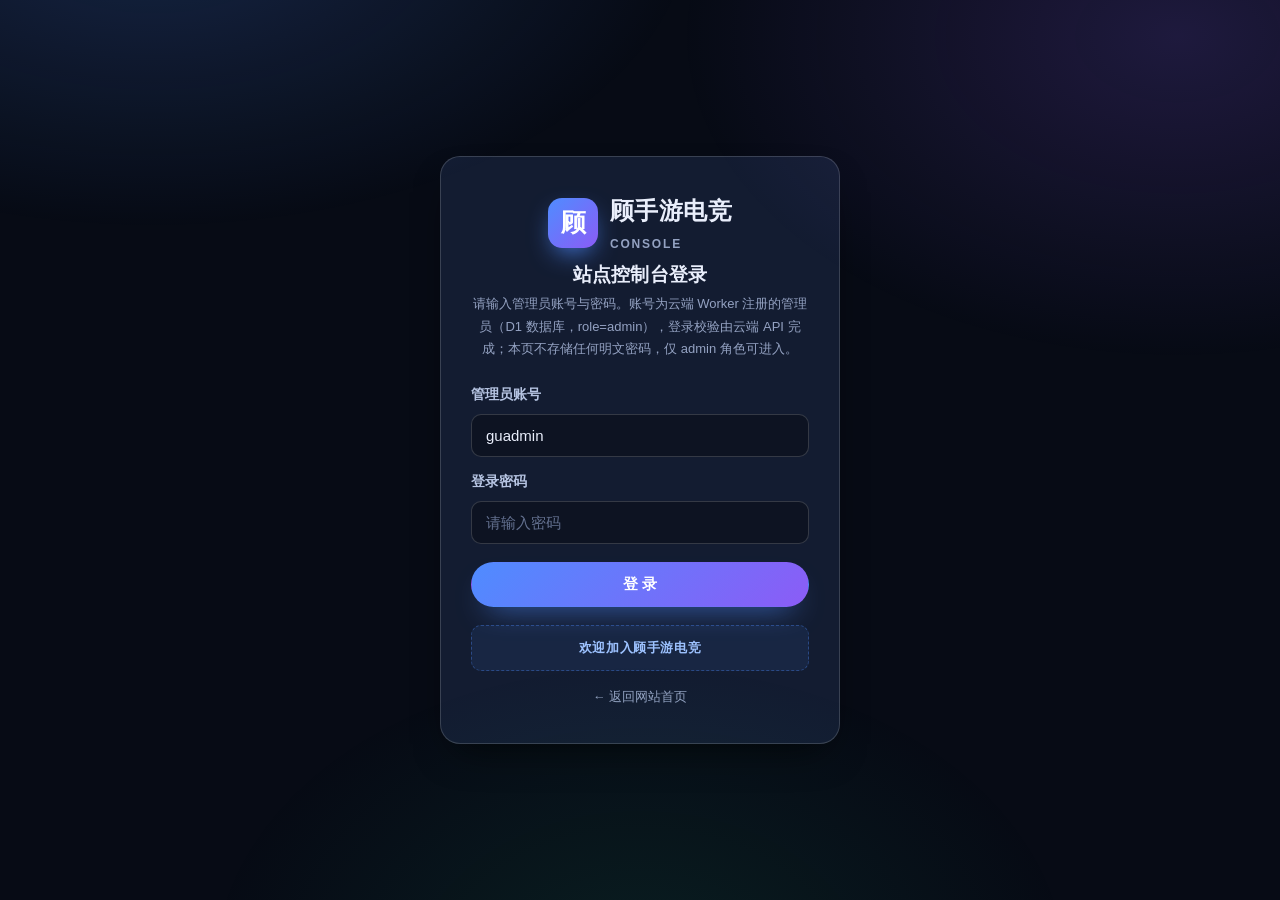
==== commit a9b06455: "feat(chat): 聊天室e版 删留言板/在线聊天改名聊天室/后台聊天室管理(admin users+rooms API)/修语音解散/修双账号开麦互通 ?v=20261028e" ====
--- a/admin-e0i7xe5k.html
+++ b/admin-e0i7xe5k.html
@@ -67,6 +67,7 @@
       <a data-page="orders">📋 订单管理</a>
       <a data-page="services">🎮 服务管理</a>
       <a data-page="messages">✉️ 客户留言</a>
+      <a data-page="chatroom">💬 聊天室管理</a>
       <a data-page="settings">⚙️ 站点设置</a>
     </aside>
 
@@ -386,6 +387,61 @@
         <div class="empty" id="messageEmpty" style="display:none">
           <div class="empty-icon">💬</div>
           <div>暂无客户留言</div>
+        </div>
+      </section>
+
+      <!-- ---------- 聊天室管理 ---------- -->
+      <section class="admin-page" data-page="chatroom">
+        <div class="admin-page-head">
+          <div>
+            <h2>聊天室管理</h2>
+            <p>注册人员信息修改与聊天室房间管理（GET/POST /api/admin/users、/api/admin/rooms，仅 role=admin 可调用）。</p>
+          </div>
+        </div>
+
+        <div class="panel">
+          <div class="panel-head">
+            <h3>用户管理</h3>
+            <span class="panel-sub">全部注册用户 · 可改用户名 / 数字 ID / 密码 / 管理员</span>
+          </div>
+          <div class="table-wrap" style="border:none;background:transparent">
+            <table>
+              <thead>
+                <tr>
+                  <th>ID</th><th>用户名</th><th>数字 ID</th><th>角色</th>
+                  <th>注册时间</th><th>语音</th><th>操作</th>
+                </tr>
+              </thead>
+              <tbody id="chatroomUserBody"></tbody>
+            </table>
+          </div>
+          <div class="empty" id="chatroomUserEmpty" style="display:none">
+            <div class="empty-icon">👤</div>
+            <div>暂无注册用户</div>
+          </div>
+        </div>
+
+        <div class="panel">
+          <div class="panel-head">
+            <h3>房间管理</h3>
+            <span class="panel-sub">全部房间 · 可新建 / 改名 / 改密 / 解散</span>
+            <button class="btn btn-primary btn-sm" type="button" id="chatroomAddRoom" style="margin-left:auto">＋ 新建房间</button>
+          </div>
+          <div class="table-wrap" style="border:none;background:transparent">
+            <table>
+              <thead>
+                <tr>
+                  <th>房间号</th><th>名称</th><th>房主</th><th>成员</th>
+                  <th>密码</th><th>语音在线</th><th>创建时间</th><th>操作</th>
+                </tr>
+              </thead>
+              <tbody id="chatroomRoomBody"></tbody>
+            </table>
+          </div>
+          <div class="empty" id="chatroomRoomEmpty" style="display:none">
+            <div class="empty-icon">🏠</div>
+            <div>暂无房间</div>
+          </div>
         </div>
       </section>
 
@@ -483,9 +539,9 @@
 
 <div class="toast-wrap"></div>
 <script src="assets/js/site-data.js"></script>
-<script src="assets/js/api-client.js"></script>
+<script src="assets/js/api-client.js?v=20261028e"></script>
 <script src="assets/js/admin-auth-config.js"></script>
-<script src="assets/js/admin.js"></script>
+<script src="assets/js/admin.js?v=20261028e"></script>
 <script src="assets/js/admin-content.js"></script>
 <script src="assets/js/admin-publish.js"></script>
 </body>
--- a/assets/css/style.css
+++ b/assets/css/style.css
@@ -33,7 +33,7 @@
 /* ---------- 基础重置 ---------- */
 * { margin: 0; padding: 0; box-sizing: border-box; }
 
-html { scroll-behavior: smooth; }
+html { scroll-behavior: smooth; overflow-x: clip; max-width: 100%; }
 
 body {
   font-family: "Segoe UI", "Microsoft YaHei", "PingFang SC", "Hiragino Sans GB", Arial, sans-serif;
@@ -42,8 +42,14 @@
   line-height: 1.7;
   font-size: var(--body-size);
   -webkit-font-smoothing: antialiased;
-  overflow-x: hidden;
-}
+  overflow-x: clip;
+}
+
+/* 前台页面：为 fixed 导航预留占位，避免首屏内容被遮挡；admin 后台不受影响 */
+body:not(.admin-body) { padding-top: var(--nav-h); }
+
+/* 锚点跳转不被 fixed 导航遮挡 */
+[id] { scroll-margin-top: calc(var(--nav-h) + 14px); }
 
 a { color: inherit; text-decoration: none; }
 ul, ol { list-style: none; }
@@ -67,8 +73,11 @@
 
 /* ---------- 顶部导航 ---------- */
 .site-header {
-  position: sticky;
+  position: fixed;
   top: 0;
+  left: 0;
+  right: 0;
+  width: 100%;
   z-index: 100;
   backdrop-filter: blur(14px);
   background: rgba(8, 13, 26, 0.82);
@@ -84,7 +93,11 @@
   gap: 20px;
 }
 
-.logo { display: flex; align-items: center; gap: 12px; font-weight: 800; font-size: 24px; letter-spacing: 0.4px; }
+.logo {
+  display: flex; align-items: center; gap: 12px;
+  font-weight: 800; font-size: 24px; letter-spacing: 0.4px;
+  flex-shrink: 0; min-width: 0;
+}
 
 .logo-mark {
   width: 50px; height: 50px;
@@ -101,6 +114,8 @@
 
 /* 备用图形 logo（当前品牌标识使用「顾」字，如需换回图标可放回 svg） */
 .logo-mark svg { width: 20px; height: 20px; fill: #fff; }
+/* 品牌文字保护：超长品牌名省略而非撑宽/溢出，避免与图标或右侧按钮重叠 */
+.logo > span { min-width: 0; white-space: nowrap; overflow: hidden; text-overflow: ellipsis; }
 .logo span small { display: block; font-size: 12px; font-weight: 600; color: var(--muted); letter-spacing: 1.8px; margin-top: 2px; }
 
 .nav-links { display: flex; align-items: center; gap: 4px; }
@@ -438,7 +453,7 @@
 .site-footer { border-top: 1px solid var(--line); padding: 52px 0 26px; margin-top: 40px; position: relative; z-index: 1; }
 /* 页脚品牌保持原尺寸，避免顶部品牌放大后失衡 */
 .site-footer .logo { font-size: 19px; gap: 10px; }
-.site-footer .logo-mark { width: 36px; height: 36px; font-size: 18px; border-radius: 11px; box-shadow: 0 8px 20px -8px rgba(79, 140, 255, 0.9); }
+.site-footer .logo-mark, .site-footer img.logo-mark { width: 36px; height: 36px; font-size: 18px; border-radius: 11px; box-shadow: 0 8px 20px -8px rgba(79, 140, 255, 0.9); object-fit: cover; object-position: center; }
 .site-footer .logo span small { font-size: 10.5px; font-weight: 500; margin-top: 0; }
 .footer-grid { display: grid; grid-template-columns: 1.4fr 1fr 1fr 1fr; gap: 34px; margin-bottom: 36px; }
 .footer-grid h4 { font-size: 14px; margin-bottom: 14px; }
@@ -639,7 +654,7 @@
 
 @media (max-width: 820px) {
   .nav-links {
-    position: absolute; top: 68px; left: 0; right: 0;
+    position: absolute; top: var(--nav-h, 68px); left: 0; right: 0;
     flex-direction: column; align-items: stretch; gap: 4px;
     padding: 12px 20px 18px;
     background: rgba(9, 14, 26, 0.98);
@@ -647,8 +662,29 @@
     display: none;
   }
   .nav-links.open { display: flex; }
-  .nav-links a { border-radius: 10px; }
-  .nav-toggle { display: grid; place-items: center; }
+  .nav-links a { border-radius: 10px; padding: 12px 15px; }
+  .nav-toggle { display: grid; place-items: center; flex: none; }
+  /* 窄屏导航：收起静态按钮，仅保留用户区+菜单，避免挤压溢出与下拉遮挡 */
+  .nav-wrap { gap: 10px; }
+  .nav-actions { gap: 6px; }
+  .nav-actions > a.btn { display: none; }
+  #userArea { margin-left: 0; }
+  /* 顶部品牌压缩，避免小屏溢出 */
+  .logo { gap: 8px; font-size: 20px; }
+  .logo-mark, img.logo-mark { width: 40px; height: 40px; font-size: 20px; border-radius: 11px; box-shadow: 0 6px 14px -10px rgba(79, 140, 255, 0.9); }
+  /* 触控与字号：移动端关键控件抬升 */
+  .tab { min-height: 40px; }
+  .faq-q { min-height: 52px; }
+  .field label { font-size: 14px; }
+  .toolbar input, .toolbar select { font-size: 14px; }
+  /* 后台顶栏窄屏压缩 */
+  .admin-topbar { padding: 0 12px; gap: 10px; }
+  .admin-topbar #nowText { display: none; }
+  .admin-user { gap: 8px; }
+  .admin-user .btn { padding: 7px 10px; font-size: 13px; }
+  /* 后台外观设置取色器窄屏加大触控 */
+  .admin-page .dec-color input[type="color"] { height: 38px; }
+  /* 原有规则 */
   .grid-3, .grid-2 { grid-template-columns: 1fr; }
   .form-grid { grid-template-columns: 1fr; }
   .section { padding: 62px 0; }
@@ -662,4 +698,25 @@
   .hero-stats { gap: 22px; }
   .footer-grid { grid-template-columns: 1fr; }
   .logo span small { display: none; }
-}
+  /* 手机端大标题收敛：避免 46px 级标题在窄屏视觉突兀或撑出 */
+  .hero h1 { font-size: calc(var(--h1-size) * 0.72); overflow-wrap: break-word; word-break: break-word; max-width: 100%; }
+}
+
+@media (max-width: 380px) {
+  .hero h1 { font-size: calc(var(--h1-size) * 0.68); }
+  /* 极窄屏：品牌区进一步压缩，避免图标与文字/右侧按钮重叠 */
+  .logo { gap: 6px; font-size: 17px; letter-spacing: 0.2px; }
+  .logo-mark { width: 34px; height: 34px; font-size: 17px; border-radius: 9px; }
+  .nav-wrap { gap: 6px; }
+  .hero-stats { gap: 16px; }
+  .hero-stats .stat b { font-size: 23px; }
+  .metric b { font-size: 30px; }
+  .section-title { font-size: calc(var(--h1-size) * 0.62); }
+  .hero-visual { padding: 18px; }
+  .cta-band { padding: 26px 18px; }
+  .page-head { padding: 46px 0 34px; }
+  .page-head h1 { font-size: 26px; }
+  .to-top { right: 14px; bottom: 14px; }
+  .modal-mask { padding: 12px; }
+}
+
